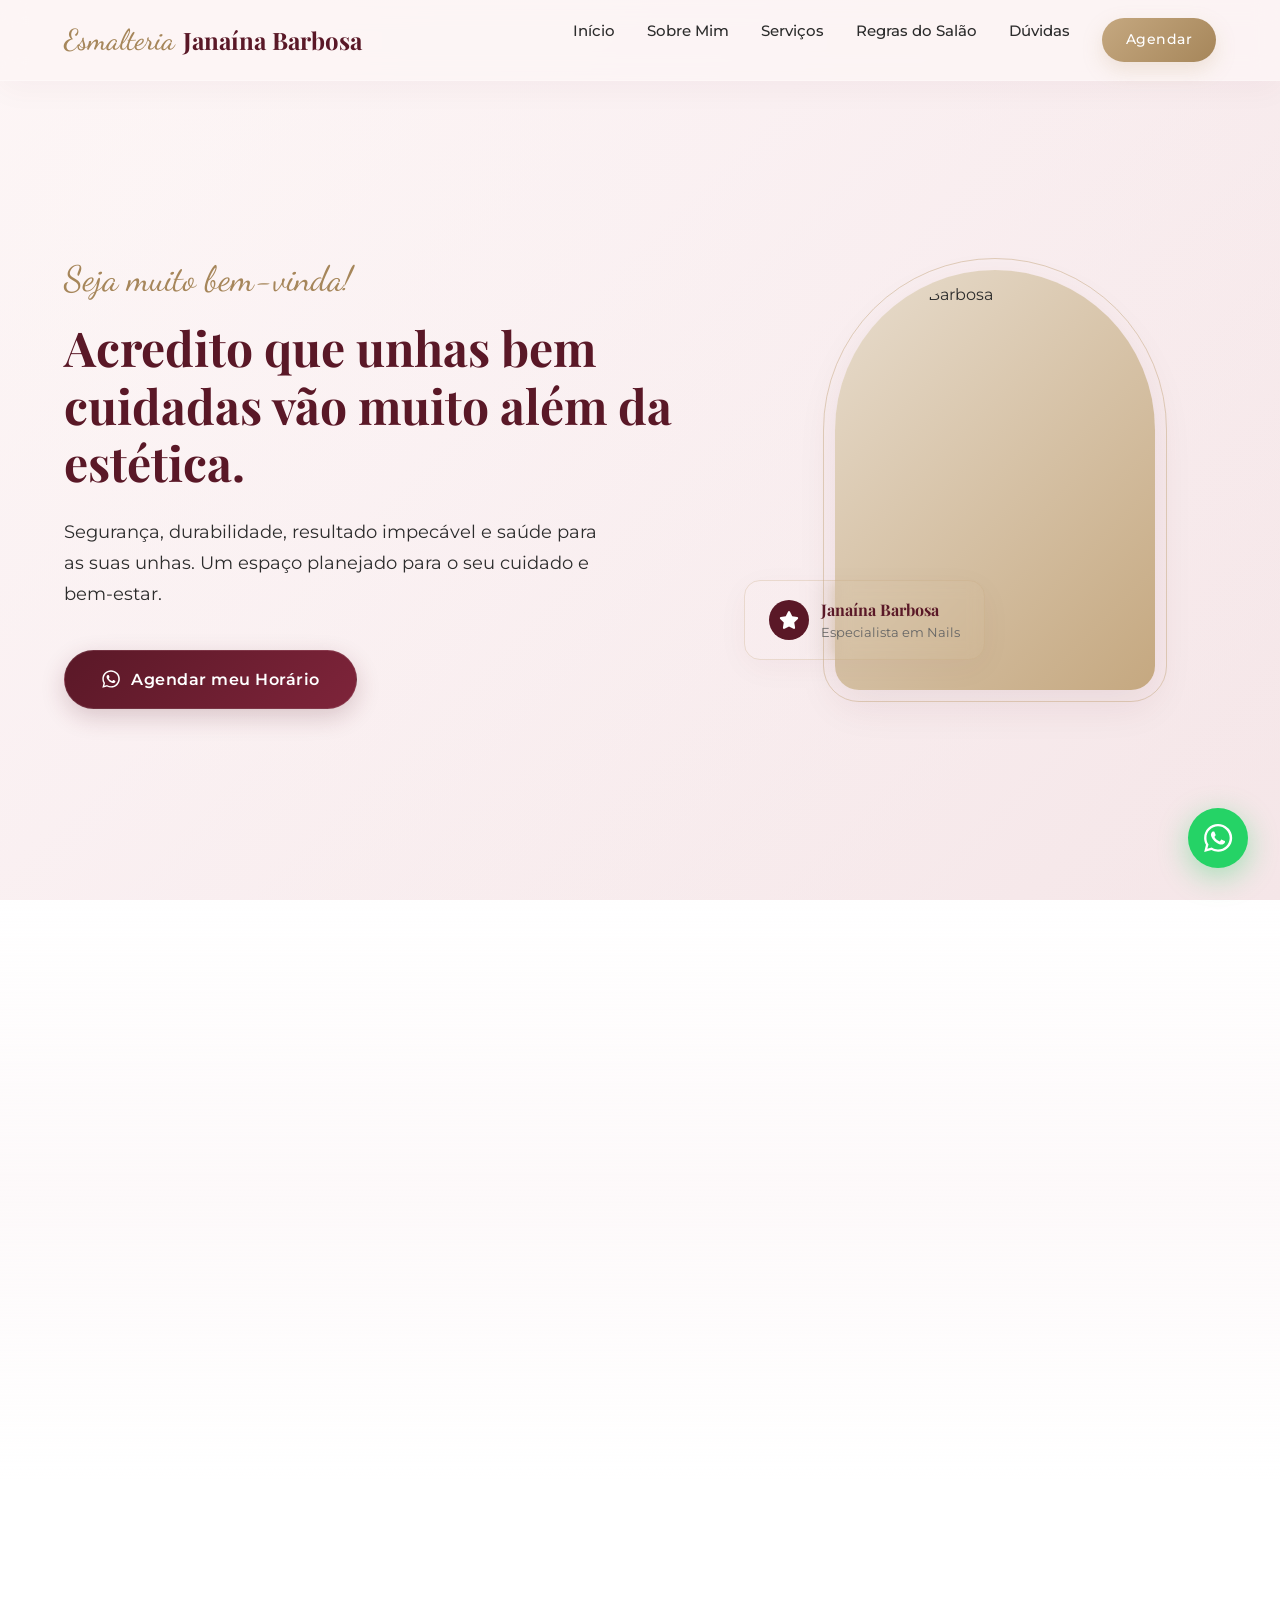
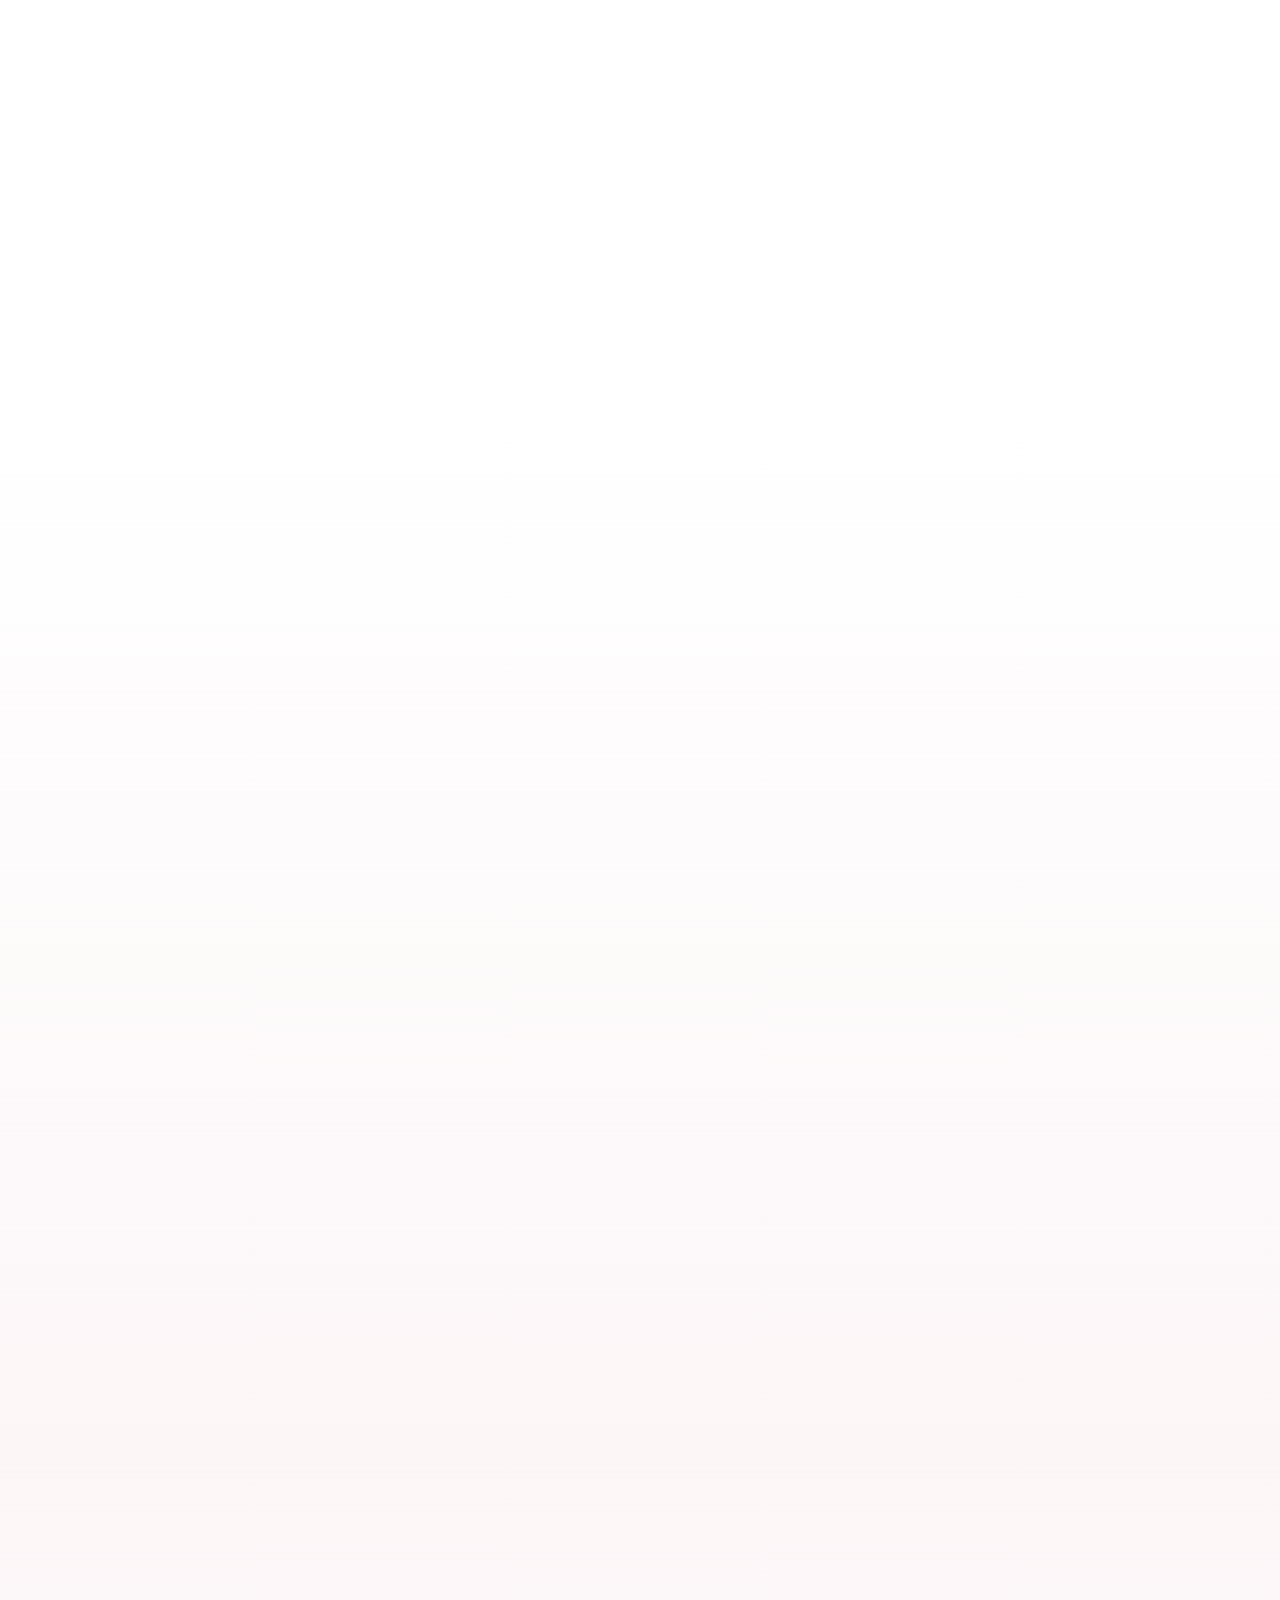
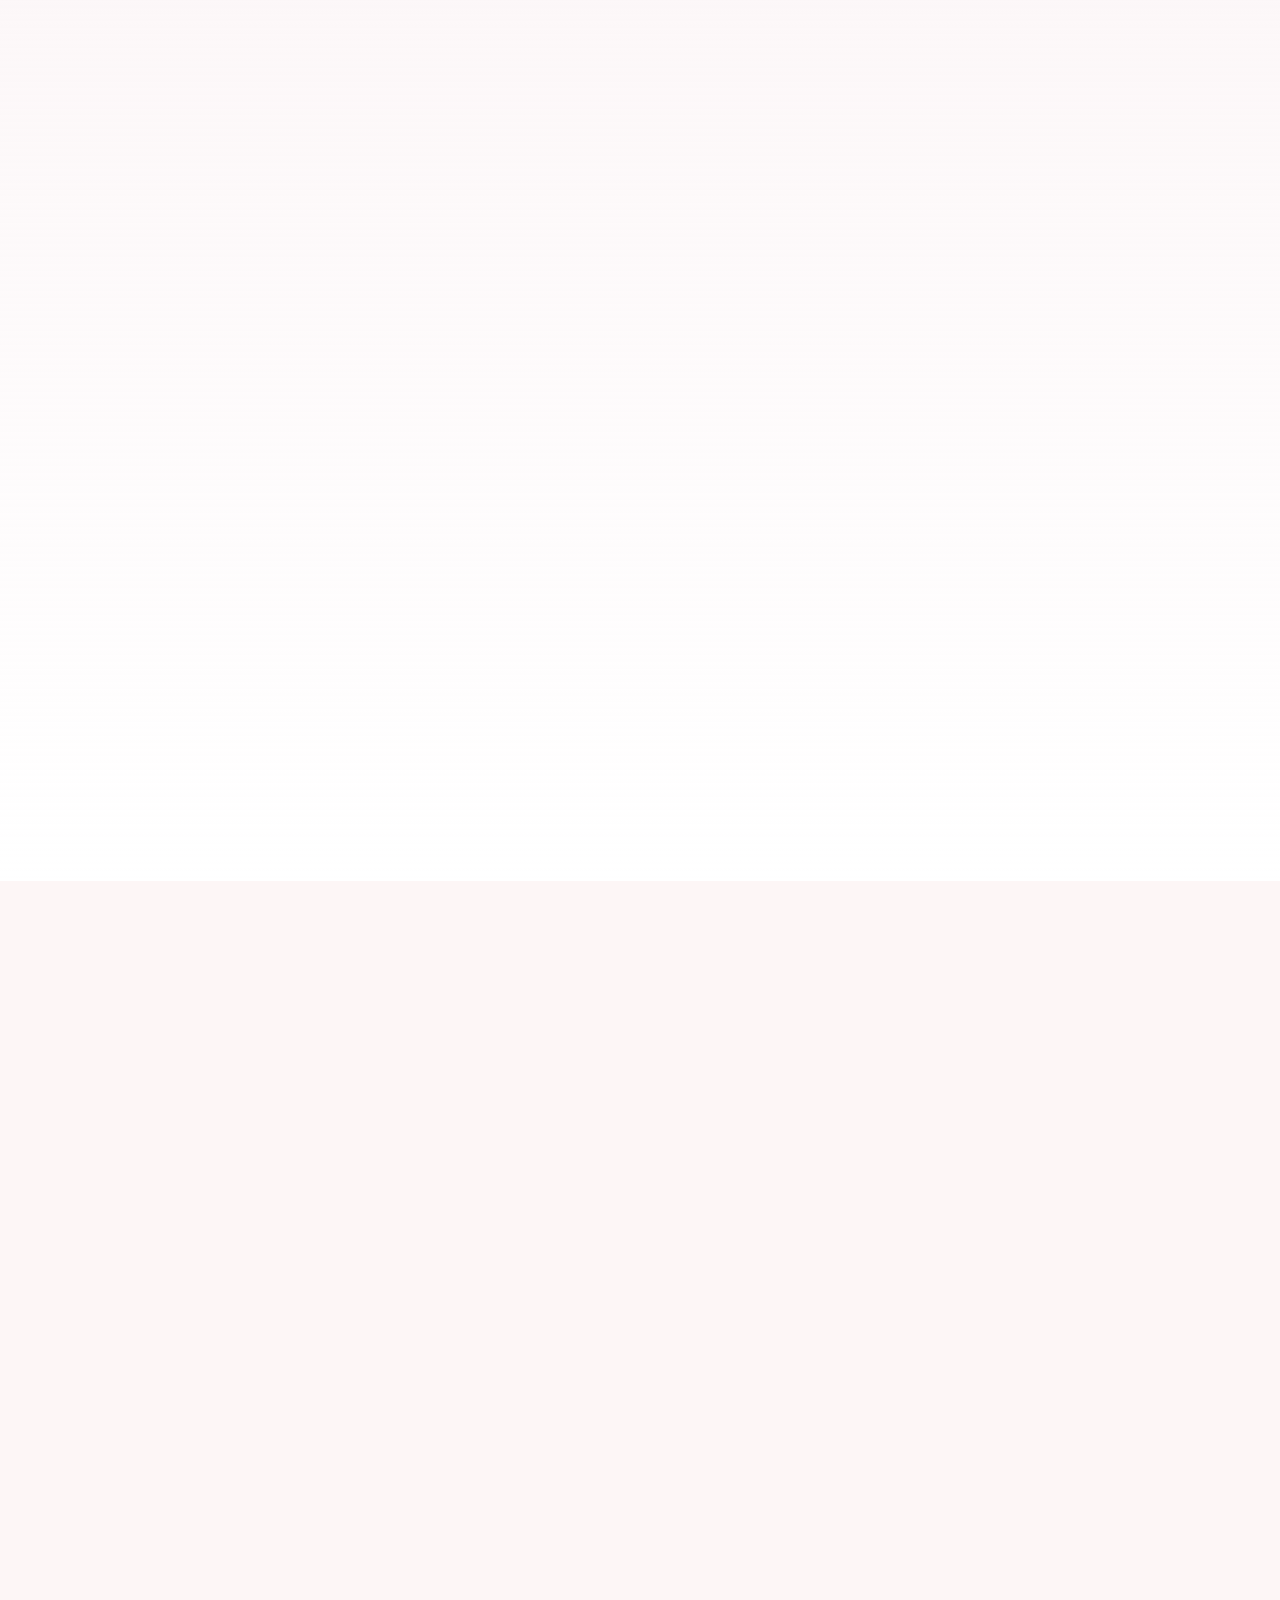
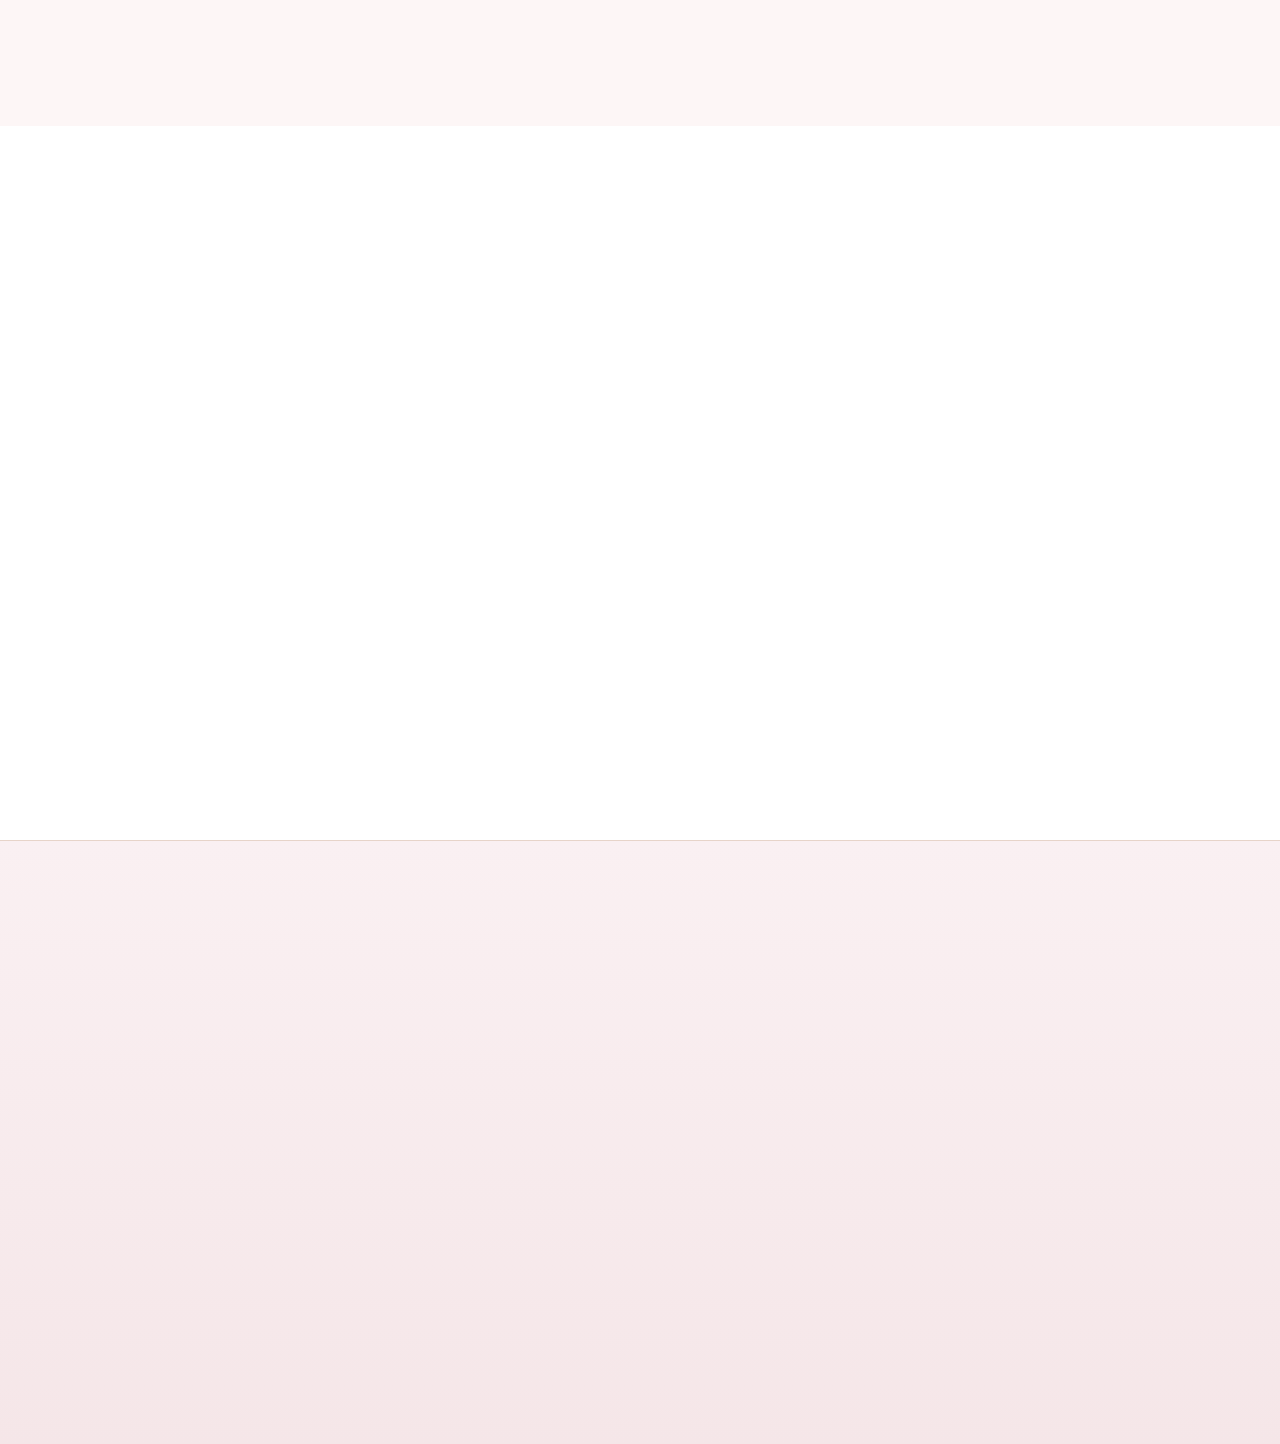
==== index.html @ da06f8dd "Fix: Adjust button text color to solid white and use relevant nail/spa images" ====
<!DOCTYPE html>
<html lang="pt-BR">
<head>
  <meta charset="UTF-8">
  <meta name="viewport" content="width=device-width, initial-scale=1.0">
  <title>Esmalteria Janaína Barbosa | Saúde e Estética das Unhas</title>
  <meta name="description" content="Esmalteria premium com foco na saúde e estética de pés e mãos. Agende sua Plástica dos Pés, Terapia Podal ou Esmaltação em Gel com Janaína Barbosa.">
  
  <!-- CSS Link -->
  <link rel="stylesheet" href="style.css">
  
  <!-- JS Link -->
  <script src="script.js" defer></script>
</head>
<body>

  <!-- Navigation Header -->
  <header id="header">
    <div class="container nav-wrapper">
      <a href="#" class="logo" id="navLogo">
        <span>Esmalteria</span> Janaína Barbosa
      </a>
      
      <button class="menu-toggle" id="menuToggle" aria-label="Abrir Menu">
        <span></span>
        <span></span>
        <span></span>
      </button>
      
      <ul class="nav-links" id="navLinks">
        <li><a href="#inicio">Início</a></li>
        <li><a href="#sobre">Sobre Mim</a></li>
        <li><a href="#servicos">Serviços</a></li>
        <li><a href="#regras">Regras do Salão</a></li>
        <li><a href="#faq">Dúvidas</a></li>
        <li><a href="#agendar" class="btn btn-gold" style="padding: 10px 24px; font-size: 0.9rem; color: #FFFFFF;">Agendar</a></li>
      </ul>
    </div>
  </header>

  <main>
    <!-- Hero Section -->
    <section id="inicio" class="hero">
      <div class="container hero-grid">
        <div class="hero-content">
          <span class="hero-welcome">Seja muito bem-vinda!</span>
          <h1 class="hero-title">Acredito que unhas bem cuidadas vão muito além da estética.</h1>
          <p class="hero-subtitle">Segurança, durabilidade, resultado impecável e saúde para as suas unhas. Um espaço planejado para o seu cuidado e bem-estar.</p>
          <div class="hero-cta">
            <a href="https://wa.me/5511999999999?text=Olá%20Janaína,%20gostaria%20de%20agendar%20um%20horário." target="_blank" class="btn btn-primary" id="heroCTA">
              <!-- WhatsApp SVG Icon -->
              <svg xmlns="http://www.w3.org/2000/svg" viewBox="0 0 448 512">
                <path d="M380.9 97.1C339 55.1 283.2 32 223.9 32c-122.4 0-222 99.6-222 222 0 39.1 10.2 77.3 29.6 111L3 480l117.7-30.9c32.4 17.7 68.9 27 106.1 27h.1c122.3 0 224.1-99.6 224.1-222 0-59.3-25.2-115-67.1-157zm-157 341.6c-33.2 0-65.7-8.9-94-25.7l-6.7-4-69.8 18.3L72 359.2l-4.4-7c-18.5-29.4-28.2-63.3-28.2-98.2 0-101.7 82.8-184.5 184.6-184.5 49.3 0 95.6 19.2 130.4 54.1 34.8 34.9 56.2 81.2 56.1 130.5 0 101.8-84.9 184.6-186.6 184.6zm101.2-138.2c-5.5-2.8-32.8-16.2-37.9-18-5.1-1.9-8.8-2.8-12.5 2.8-3.7 5.6-14.3 18-17.6 21.8-3.2 3.7-6.5 4.2-12 1.4-32.6-16.3-54-29.1-75.5-66-5.7-9.8 5.7-9.1 16.3-30.3 1.8-3.7 .9-6.9-.5-9.7-1.4-2.8-12.5-30.1-17.1-41.2-4.5-10.8-9.1-9.3-12.5-9.5-3.2-.2-6.9-.2-10.6-.2-3.7 0-9.7 1.4-14.8 6.9-5.1 5.6-19.4 19-19.4 46.3 0 27.3 19.9 53.7 22.6 57.4 2.8 3.7 39.1 59.7 94.8 83.8 35.2 15.2 49 16.5 66.6 13.9 10.7-1.6 32.8-13.4 37.4-26.4 4.6-13 4.6-24.1 3.2-26.4-1.3-2.5-5-3.9-10.5-6.6z"/>
              </svg>
              Agendar meu Horário
            </a>
          </div>
        </div>
        <div class="hero-image-wrapper">
          <div class="hero-image-frame">
            <img src="https://images.unsplash.com/photo-1596178060671-7a80dc8059ea?q=80&w=600&auto=format&fit=crop" alt="Janaína Barbosa">
          </div>
          <div class="hero-badge">
            <div class="hero-badge-icon">
              <!-- Star SVG Icon -->
              <svg xmlns="http://www.w3.org/2000/svg" viewBox="0 0 576 512" style="fill: currentColor; width: 20px; height: 20px;">
                <path d="M316.9 18C311.6 7 300.4 0 288.1 0s-23.4 7-28.8 18L195 150.3 51.4 171.5c-12 1.8-22 10.2-25.7 21.7s-.7 24.2 8 32.7L137.8 329 113.2 474.7c-2 12 3 24.2 12.9 31.3s23 8 33.8 2.3l128.3-68.5 128.3 68.5c10.8 5.7 23.9 4.9 33.8-2.3s14.9-19.3 12.9-31.3L438.5 329 542.7 225.9c8.6-8.5 11.7-21.2 7.9-32.7s-13.7-19.9-25.7-21.7L381.2 150.3 316.9 18z"/>
              </svg>
            </div>
            <div class="hero-badge-text">
              <h4>Janaína Barbosa</h4>
              <p>Especialista em Nails</p>
            </div>
          </div>
        </div>
      </div>
    </section>

    <!-- Sobre Mim Section -->
    <section id="sobre" class="about">
      <div class="container about-grid reveal">
        <div class="about-image-wrapper">
          <div class="about-image-frame">
            <img src="https://images.unsplash.com/photo-1604654894610-df63bc536371?q=80&w=600&auto=format&fit=crop" alt="Janaína em atendimento">
          </div>
          <div class="about-image-border"></div>
        </div>
        <div class="about-info">
          <span class="section-subtitle">Profissionalismo e Amor</span>
          <h2 class="about-title">Quem cuida de você</h2>
          <p class="about-text">
            Me chamo Janaína, tenho 33 anos e sou apaixonada pelo que faço. Meu trabalho é guiado por técnica, responsabilidade e um olhar cuidadoso para cada detalhe. Cada atendimento é realizado com atenção individual, materiais de qualidade e total respeito à saúde das unhas. Será um prazer cuidar de você! 🤍
          </p>
          <div class="about-highlights">
            <div class="about-hl-item">
              <div class="about-hl-icon">
                <!-- Shield/Security SVG Icon -->
                <svg xmlns="http://www.w3.org/2000/svg" viewBox="0 0 512 512">
                  <path d="M256 0c4.6 0 9.2 1 13.4 2.9L452.8 80.1c11.9 5.1 19.3 17.1 19.2 30c-1.4 125.7-65.7 325-201.2 400.1c-9.2 5.1-20.2 5.1-29.4 0C106.1 435.1 41.7 235.8 40.1 110.1c-.1-12.9 7.3-24.9 19.2-30L242.6 2.9C246.8 1 251.4 0 256 0z"/>
                </svg>
              </div>
              <div class="about-hl-text">
                <h4>Biossegurança</h4>
                <p>Materiais 100% esterilizados</p>
              </div>
            </div>
            <div class="about-hl-item">
              <div class="about-hl-icon">
                <!-- Leaf/Health SVG Icon -->
                <svg xmlns="http://www.w3.org/2000/svg" viewBox="0 0 512 512">
                  <path d="M512 144c0-44.2-35.8-80-80-80c-8.5 0-16.7 1.3-24.4 3.8C385.3 27.6 343.3 0 295 0C215.5 0 151 64.5 151 144c0 4.8 .2 9.5 .7 14.2c-5.3-2.1-11-3.2-17-3.2C60.2 155 0 215.2 0 289c0 58.7 37.6 108.6 90.3 126.7c-.2 2.8-.3 5.5-.3 8.3c0 79.5 64.5 144 144 144c48.3 0 90.3-27.6 112.6-67.8c7.7 2.4 15.9 3.8 24.4 3.8c44.2 0 80-35.8 80-80c0-14.2-3.7-27.5-10.2-39.2c16.3-17.7 26.2-41.2 26.2-67.2c0-8.8-1.1-17.3-3.3-25.5C492.2 218.6 512 183.6 512 144z"/>
                </svg>
              </div>
              <div class="about-hl-text">
                <h4>Saúde das Unhas</h4>
                <p>Produtos hipoalergênicos</p>
              </div>
            </div>
          </div>
        </div>
      </div>
    </section>

    <!-- O Nosso Diferencial Section -->
    <section class="differential">
      <div class="container">
        <div class="detox-banner reveal">
          <div class="detox-content">
            <span class="detox-badge">Incluso em todos os procedimentos</span>
            <h3 class="detox-title">Detox das Unhas</h3>
            <p class="detox-desc">
              Técnica exclusiva que promove a limpeza profunda da lâmina ungueal. Auxilia na oxigenação, fortalecimento e reduz significativamente os riscos de quebra. Prepara a unha com excelência para resultados impecáveis e muito mais duradouros.
            </p>
          </div>
          <div class="detox-actions">
            <ul class="detox-benefits">
              <li>
                <svg xmlns="http://www.w3.org/2000/svg" viewBox="0 0 448 512"><path d="M438.6 105.4c12.5 12.5 12.5 32.8 0 45.3l-256 256c-12.5 12.5-32.8 12.5-45.3 0l-128-128c-12.5-12.5-12.5-32.8 0-45.3s32.8-12.5 45.3 0L160 338.7 393.4 105.4c12.5-12.5 32.8-12.5 45.3 0z"/></svg>
                Limpeza Profunda da Lâmina
              </li>
              <li>
                <svg xmlns="http://www.w3.org/2000/svg" viewBox="0 0 448 512"><path d="M438.6 105.4c12.5 12.5 12.5 32.8 0 45.3l-256 256c-12.5 12.5-32.8 12.5-45.3 0l-128-128c-12.5-12.5-12.5-32.8 0-45.3s32.8-12.5 45.3 0L160 338.7 393.4 105.4c12.5-12.5 32.8-12.5 45.3 0z"/></svg>
                Auxílio na Oxigenação
              </li>
              <li>
                <svg xmlns="http://www.w3.org/2000/svg" viewBox="0 0 448 512"><path d="M438.6 105.4c12.5 12.5 12.5 32.8 0 45.3l-256 256c-12.5 12.5-32.8 12.5-45.3 0l-128-128c-12.5-12.5-12.5-32.8 0-45.3s32.8-12.5 45.3 0L160 338.7 393.4 105.4c12.5-12.5 32.8-12.5 45.3 0z"/></svg>
                Fortalecimento Antiquebra
              </li>
            </ul>
          </div>
        </div>
      </div>
    </section>

    <!-- Nossos Serviços Section -->
    <section id="servicos" class="services">
      <div class="container">
        <div class="section-header reveal">
          <span class="section-subtitle">Menu de Cuidados</span>
          <h2 class="section-title">Nossos Serviços</h2>
        </div>
        
        <div class="services-grid">
          <!-- Card 1 -->
          <div class="service-card reveal delay-1">
            <div class="service-image">
              <img src="https://images.unsplash.com/photo-1519699047748-de8e457a634e?q=80&w=500&auto=format&fit=crop" alt="Pedicure Sem Esmaltação">
            </div>
            <div class="service-content">
              <h3 class="service-title">Pedicure Sem Esmaltação</h3>
              <p class="service-desc">Cutilagem simples, remoção cuidadosa do excesso de cutículas e higienização profunda. Ideal para quem busca um aspecto limpo, saudável e extremamente natural.</p>
              <div class="service-price-row">
                <span class="service-price-label">Valor</span>
                <span class="service-price">R$ 45,00</span>
              </div>
            </div>
          </div>
          
          <!-- Card 2 -->
          <div class="service-card reveal delay-2">
            <div class="service-image">
              <img src="https://images.unsplash.com/photo-1522337360788-8b13dee7a37e?q=80&w=500&auto=format&fit=crop" alt="Pedicure Tradicional Premium">
            </div>
            <div class="service-content">
              <h3 class="service-title">Pedicure Tradicional Premium</h3>
              <p class="service-desc">Procedimento completo de autocuidado. Inclui cutilagem russa, detox da lâmina ungueal, polimento sutil, esmaltação perfeita e hidratação profunda.</p>
              <div class="service-price-row">
                <span class="service-price-label">Valor</span>
                <span class="service-price">R$ 60,00</span>
              </div>
            </div>
          </div>
          
          <!-- Card 3 -->
          <div class="service-card reveal delay-3">
            <div class="service-image">
              <img src="https://images.unsplash.com/photo-1614859324967-bdf461fec769?q=80&w=500&auto=format&fit=crop" alt="Pedicure com Onicofose">
            </div>
            <div class="service-content">
              <h3 class="service-title">Pedicure com Onicofose</h3>
              <p class="service-desc">Alívio imediato para excesso de pele nas laterais das unhas, sensibilidade e dor. Cuidados profundos, higienização rigorosa, hidratação e massagem relaxante no massageador de pés (10 a 15 min). Duração de 1h40 a 2h.</p>
              <div class="service-price-row">
                <span class="service-price-label">Valor</span>
                <span class="service-price">R$ 80,00</span>
              </div>
            </div>
          </div>
          
          <!-- Card 4 -->
          <div class="service-card reveal delay-1">
            <div class="service-image">
              <img src="https://images.unsplash.com/photo-1632345031435-8797b2d58045?q=80&w=500&auto=format&fit=crop" alt="Esmaltação em Gel">
            </div>
            <div class="service-content">
              <h3 class="service-title">Esmaltação em Gel</h3>
              <p class="service-desc">Esmaltação moderna com secagem em cabine LED. Proporciona brilho espelhado intenso e durabilidade incrível. Manutenção recomendada em até 30 dias.</p>
              <div class="service-price-row">
                <span class="service-price-label">Valor</span>
                <span class="service-price">R$ 95,00 <span style="font-size:0.8rem; font-weight:normal; color:var(--text-muted);"><br>(ou R$ 110,00 com Onicofose)</span></span>
              </div>
            </div>
          </div>
          
          <!-- Card 5 -->
          <div class="service-card reveal delay-2">
            <div class="service-image">
              <img src="https://images.unsplash.com/photo-1519699047748-de8e457a634e?q=80&w=500&auto=format&fit=crop" alt="Plástica dos Pés">
            </div>
            <div class="service-content">
              <h3 class="service-title">Plástica dos Pés</h3>
              <p class="service-desc">Saúde, renovação celular e alívio completo. Conta com isolamento plantar, remoção indolor de calosidades acumuladas, lixamento elétrico preciso, aplicação de parafina fria e massagem relaxante com massageador.</p>
              <div class="service-price-row">
                <span class="service-price-label">Valor</span>
                <span class="service-price">R$ 140,00 <span style="font-size:0.8rem; font-weight:normal; color:var(--text-muted);"><br>(ou R$ 150,00 com Onicofose)</span></span>
              </div>
            </div>
          </div>
          
          <!-- Card 6 -->
          <div class="service-card reveal delay-3">
            <div class="service-image">
              <img src="https://images.unsplash.com/photo-1515377905703-c4788e51af15?q=80&w=500&auto=format&fit=crop" alt="Terapia Podal">
            </div>
            <div class="service-content">
              <h3 class="service-title">Terapia Podal</h3>
              <p class="service-desc">Tratamento ultra-profundo ideal para pés com rachaduras, ressecamento severo ou cansaço acumulado. Aplicação de emoliente especial, lixamento, hidromassagem morna enriquecida com rosas e sais minerais, finalizado com massageador de pés.</p>
              <div class="service-price-row">
                <span class="service-price-label">Valor</span>
                <span class="service-price">R$ 160,00 <span style="font-size:0.8rem; font-weight:normal; color:var(--text-muted);"><br>(ou R$ 170,00 com Onicofose)</span></span>
              </div>
            </div>
          </div>
          
          <!-- Card 7 -->
          <div class="service-card reveal delay-2">
            <div class="service-image">
              <img src="https://images.unsplash.com/photo-1519415510236-8a59efdba3c2?q=80&w=500&auto=format&fit=crop" alt="Reconstrução Podal">
            </div>
            <div class="service-content">
              <h3 class="service-title">Reconstrução Podal</h3>
              <p class="service-desc">Técnica restauradora de unhas com quebras profundas, deformidades ou fragilidades extremas. Utiliza tips podal de alta tecnologia ou molde F1 para reconstruir a ungueal com naturalidade. *Valor adicional ao procedimento base.*</p>
              <div class="service-price-row">
                <span class="service-price-label">Valor</span>
                <span class="service-price" style="font-size:1.15rem; text-align:right;">Dedão (Hálux): R$ 25,00/un<br><span style="font-size: 1rem;">Pé Completo: a partir de R$ 60,00</span></span>
              </div>
            </div>
          </div>
        </div>
      </div>
    </section>

    <!-- Regras do Salão Section -->
    <section id="regras" class="rules">
      <div class="container reveal">
        <div class="section-header">
          <span class="section-subtitle">Aviso Importante</span>
          <h2 class="section-title">Regras do Salão</h2>
        </div>
        
        <div class="rules-wrapper">
          <div class="rules-grid">
            <!-- Regra 1 -->
            <div class="rule-item">
              <div class="rule-icon">
                <!-- Clock SVG -->
                <svg xmlns="http://www.w3.org/2000/svg" viewBox="0 0 512 512">
                  <path d="M256 0C114.6 0 0 114.6 0 256S114.6 512 256 512s256-114.6 256-256S397.4 0 256 0zm0 464c-114.7 0-208-93.3-208-208S141.3 48 256 48s208 93.3 208 208-93.3 208-208 208zm8-256.4L372.4 296c5 5 5 13 .3 18.2l-23 23c-5 5-13.2 5.1-18.3 .3l-105-99.3c-2.8-2.6-4.4-6.3-4.4-10.1v-140c0-7 5.7-12.7 12.7-12.7h32c7 0 12.7 5.7 12.7 12.7v120.3z"/>
                </svg>
              </div>
              <div class="rule-text">
                <h4>Tolerância de Atraso</h4>
                <p>Tolerância de até 10 minutos para chegada, garantindo a qualidade e o cumprimento do horário da próxima cliente.</p>
              </div>
            </div>
            
            <!-- Regra 2 -->
            <div class="rule-item">
              <div class="rule-icon">
                <!-- Alert/Cancel SVG -->
                <svg xmlns="http://www.w3.org/2000/svg" viewBox="0 0 512 512">
                  <path d="M256 512A256 256 0 1 0 256 0a256 256 0 1 0 0 512zm0-384c13.3 0 24 10.7 24 24V264c0 13.3-10.7 24-24 24s-24-10.7-24-24V152c0-13.3 10.7-24 24-24zM224 352a32 32 0 1 1 64 0 32 32 0 1 1 -64 0z"/>
                </svg>
              </div>
              <div class="rule-text">
                <h4>Desistências</h4>
                <p>Caso precise desmarcar ou reagendar, solicitamos que nos avise com no mínimo 24h de antecedência.</p>
              </div>
            </div>
            
            <!-- Regra 3 -->
            <div class="rule-item">
              <div class="rule-icon">
                <!-- Camera/Nails SVG -->
                <svg xmlns="http://www.w3.org/2000/svg" viewBox="0 0 512 512">
                  <path d="M149.1 64.8L138.7 96H64C28.7 96 0 124.7 0 160V416c0 35.3 28.7 64 64 64H448c35.3 0 64-28.7 64-64V160c0-35.3-28.7-64-64-64H373.3L362.9 64.8C356.4 45.2 338.1 32 317.4 32H194.6c-20.7 0-39 13.2-45.5 32.8zM256 384c-53 0-96-43-96-96s43-96 96-96s96 43 96 96s-43 96-96 96z"/>
                </svg>
              </div>
              <div class="rule-text">
                <h4>Envio de Modelos</h4>
                <p>Pedimos que envie a foto do modelo da unha desejada com antecedência para planejar a técnica e o tempo necessário.</p>
              </div>
            </div>
            
            <!-- Regra 4 -->
            <div class="rule-item">
              <div class="rule-icon">
                <!-- User Restriction SVG -->
                <svg xmlns="http://www.w3.org/2000/svg" viewBox="0 0 640 512">
                  <path d="M224 256A128 128 0 1 0 224 0a128 128 0 1 0 0 256zm-45.7 48C79.8 304 0 383.8 0 482.3C0 498.7 13.3 512 29.7 512H320V416H234.7c-17.7 0-32-14.3-32-32s14.3-32 32-32H352V304H178.3zm315-16.5c-6.2-6.2-16.4-6.2-22.6 0l-57.8 57.8-21.8-21.8c-6.2-6.2-16.4-6.2-22.6 0s-6.2 16.4 0 22.6l33.1 33.1c6.2 6.2 16.4 6.2 22.6 0l69.1-69.1c6.2-6.2 6.2-16.4 0-22.6zM640 368c0-53-43-96-96-96H512v96H448v64h64v80H384v64h176c53 0 96-43 96-96V368z"/>
                </svg>
              </div>
              <div class="rule-text">
                <h4>Ambiente Intimista</h4>
                <p>Nosso ambiente de atendimento foi desenhado para ser exclusivo e calmo. Por conta disso, não é permitida a entrada de acompanhantes.</p>
              </div>
            </div>

            <!-- Regra 5 -->
            <div class="rule-item">
              <div class="rule-icon">
                <!-- Calendar SVG -->
                <svg xmlns="http://www.w3.org/2000/svg" viewBox="0 0 448 512">
                  <path d="M128 0c17.7 0 32 14.3 32 32V64H288V32c0-17.7 14.3-32 32-32s32 14.3 32 32V64h48c26.5 0 48 21.5 48 48v48H0V112C0 85.5 21.5 64 48 64H96V32c0-17.7 14.3-32 32-32zM0 192H448V464c0 26.5-21.5 48-48 48H48c-26.5 0-48-21.5-48-48V192zm305.8 142c-9.4-9.4-24.6-9.4-33.9 0l-63.9 63.9-27.9-27.9c-9.4-9.4-24.6-9.4-33.9 0s-9.4 24.6 0 33.9l44.9 44.9c9.4 9.4 24.6 9.4 33.9 0l80.9-80.9c9.3-9.4 9.3-24.6 0-33.9z"/>
                </svg>
              </div>
              <div class="rule-text">
                <h4>Manutenção de Reconstrução</h4>
                <p>Para unhas reconstruídas podologicamente, o retorno para a manutenção programada deve ser feito impreterivelmente entre 25 a 30 dias.</p>
              </div>
            </div>

            <!-- Regra 6 -->
            <div class="rule-item">
              <div class="rule-icon">
                <!-- Remove SVG -->
                <svg xmlns="http://www.w3.org/2000/svg" viewBox="0 0 448 512">
                  <path d="M135.2 17.7L128 32H32C14.3 32 0 46.3 0 64S14.3 96 32 96H416c17.7 0 32-14.3 32-32s-14.3-32-32-32H320l-7.2-14.3C307.4 6.8 296.3 0 284.2 0H163.8c-12.1 0-23.2 6.8-28.6 17.7zM416 128H32L53.7 462.2c1.6 25.3 22.6 45.8 47.9 45.8H346.4c25.3 0 46.3-20.5 47.9-45.8L416 128z"/>
                </svg>
              </div>
              <div class="rule-text">
                <h4>Remoção de Trabalho Externo</h4>
                <p>Favor avisar com antecedência caso necessite de remoção de esmalte em gel ou alongamento realizado por outra profissional (Taxa de remoção: R$ 15,00).</p>
              </div>
            </div>
          </div>
        </div>
      </div>
    </section>

    <!-- FAQ Section -->
    <section id="faq" class="faq">
      <div class="container reveal">
        <div class="section-header">
          <span class="section-subtitle">Tire suas dúvidas</span>
          <h2 class="section-title">Perguntas Frequentes</h2>
        </div>
        
        <div class="faq-wrapper">
          <!-- FAQ 1 -->
          <div class="faq-item">
            <div class="faq-header">
              <h4>O que é a Plástica dos Pés e dói?</h4>
              <div class="faq-toggle-icon">
                <svg xmlns="http://www.w3.org/2000/svg" viewBox="0 0 384 512"><path d="M169.4 342.6c12.5 12.5 32.8 12.5 45.3 0l160-160c12.5-12.5 12.5-32.8 0-45.3s-32.8-12.5-45.3 0L192 274.7 54.6 137.4c-12.5-12.5-32.8-12.5-45.3 0s-12.5 32.8 0 45.3l160 160z"/></svg>
              </div>
            </div>
            <div class="faq-content">
              <p>A Plástica dos Pés é um tratamento voltado para a saúde plantar que ajuda a remover calosidades e ressecamentos sem o uso de lâminas cortantes. O procedimento é 100% indolor, seguro e utiliza ativos hidratantes e lixamento elétrico para deixar a sola do pé extremamente macia e regenerada.</p>
            </div>
          </div>
          
          <!-- FAQ 2 -->
          <div class="faq-item">
            <div class="faq-header">
              <h4>Quanto tempo dura a Esmaltação em Gel?</h4>
              <div class="faq-toggle-icon">
                <svg xmlns="http://www.w3.org/2000/svg" viewBox="0 0 384 512"><path d="M169.4 342.6c12.5 12.5 32.8 12.5 45.3 0l160-160c12.5-12.5 12.5-32.8 0-45.3s-32.8-12.5-45.3 0L192 274.7 54.6 137.4c-12.5-12.5-32.8-12.5-45.3 0s-12.5 32.8 0 45.3l160 160z"/></svg>
              </div>
            </div>
            <div class="faq-content">
              <p>A Esmaltação em Gel dura em média de 20 a 30 dias com brilho impecável e sem descascar, variando conforme os cuidados individuais da cliente e o crescimento natural da sua unha. A manutenção ou remoção profissional deve ser programada a cada 25 ou 30 dias.</p>
            </div>
          </div>
          
          <!-- FAQ 3 -->
          <div class="faq-item">
            <div class="faq-header">
              <h4>O que é a Onicofose e por que ela custa mais nos tratamentos?</h4>
              <div class="faq-toggle-icon">
                <svg xmlns="http://www.w3.org/2000/svg" viewBox="0 0 384 512"><path d="M169.4 342.6c12.5 12.5 32.8 12.5 45.3 0l160-160c12.5-12.5 12.5-32.8 0-45.3s-32.8-12.5-45.3 0L192 274.7 54.6 137.4c-12.5-12.5-32.8-12.5-45.3 0s-12.5 32.8 0 45.3l160 160z"/></svg>
              </div>
            </div>
            <div class="faq-content">
              <p>A onicofose é uma calosidade que se desenvolve nas laterais da lâmina da unha (geralmente do dedão), causando grande pressão, dor e acúmulo de pele. O tratamento dessa condição requer maior atenção, técnicas específicas de desbridamento, instrumentos de alta precisão e maior tempo de atendimento (por isso o pequeno acréscimo de valor), trazendo alívio imediato e conforto absoluto para caminhar.</p>
            </div>
          </div>

          <!-- FAQ 4 -->
          <div class="faq-item">
            <div class="faq-header">
              <h4>Como funciona a esterilização dos materiais?</h4>
              <div class="faq-toggle-icon">
                <svg xmlns="http://www.w3.org/2000/svg" viewBox="0 0 384 512"><path d="M169.4 342.6c12.5 12.5 32.8 12.5 45.3 0l160-160c12.5-12.5 12.5-32.8 0-45.3s-32.8-12.5-45.3 0L192 274.7 54.6 137.4c-12.5-12.5-32.8-12.5-45.3 0s-12.5 32.8 0 45.3l160 160z"/></svg>
              </div>
            </div>
            <div class="faq-content">
              <p>Sua saúde é nossa prioridade absoluta. Todos os materiais de metal (alicates, espátulas e brocas) passam por lavagem ultrassônica, são selados individualmente em envelopes cirúrgicos e esterilizados em Autoclave sob alta temperatura e pressão. Os demais itens de apoio (lixas, palitos de madeira e protetores) são descartados imediatamente após cada atendimento.</p>
            </div>
          </div>
        </div>
      </div>
    </section>
  </main>

  <!-- Footer -->
  <footer id="agendar">
    <div class="container footer-content reveal">
      <div class="footer-logo">
        <span>Esmalteria</span> Janaína Barbosa
      </div>
      <p class="footer-quote">
        "Estou te esperando para transformar suas unhas e sua autoestima!"
      </p>
      
      <div class="footer-cta-wrapper">
        <a href="https://wa.me/5511999999999?text=Olá%20Janaína,%20gostaria%20de%20agendar%20um%20horário." target="_blank" class="btn btn-primary" id="footerCTA">
          <!-- WhatsApp SVG Icon -->
          <svg xmlns="http://www.w3.org/2000/svg" viewBox="0 0 448 512">
            <path d="M380.9 97.1C339 55.1 283.2 32 223.9 32c-122.4 0-222 99.6-222 222 0 39.1 10.2 77.3 29.6 111L3 480l117.7-30.9c32.4 17.7 68.9 27 106.1 27h.1c122.3 0 224.1-99.6 224.1-222 0-59.3-25.2-115-67.1-157zm-157 341.6c-33.2 0-65.7-8.9-94-25.7l-6.7-4-69.8 18.3L72 359.2l-4.4-7c-18.5-29.4-28.2-63.3-28.2-98.2 0-101.7 82.8-184.5 184.6-184.5 49.3 0 95.6 19.2 130.4 54.1 34.8 34.9 56.2 81.2 56.1 130.5 0 101.8-84.9 184.6-186.6 184.6zm101.2-138.2c-5.5-2.8-32.8-16.2-37.9-18-5.1-1.9-8.8-2.8-12.5 2.8-3.7 5.6-14.3 18-17.6 21.8-3.2 3.7-6.5 4.2-12 1.4-32.6-16.3-54-29.1-75.5-66-5.7-9.8 5.7-9.1 16.3-30.3 1.8-3.7 .9-6.9-.5-9.7-1.4-2.8-12.5-30.1-17.1-41.2-4.5-10.8-9.1-9.3-12.5-9.5-3.2-.2-6.9-.2-10.6-.2-3.7 0-9.7 1.4-14.8 6.9-5.1 5.6-19.4 19-19.4 46.3 0 27.3 19.9 53.7 22.6 57.4 2.8 3.7 39.1 59.7 94.8 83.8 35.2 15.2 49 16.5 66.6 13.9 10.7-1.6 32.8-13.4 37.4-26.4 4.6-13 4.6-24.1 3.2-26.4-1.3-2.5-5-3.9-10.5-6.6z"/>
          </svg>
          Agendar Agora
        </a>
      </div>

      <div class="footer-socials">
        <a href="https://instagram.com" target="_blank" aria-label="Instagram" class="social-link">
          <!-- Instagram SVG -->
          <svg xmlns="http://www.w3.org/2000/svg" viewBox="0 0 448 512">
            <path d="M224.1 141c-63.6 0-114.9 51.3-114.9 114.9s51.3 114.9 114.9 114.9S339 319.5 339 255.9 287.7 141 224.1 141zm0 189.9c-41.4 0-75-33.6-75-75s33.6-75 75-75 75 33.6 75 75-33.6 75-75 75zm146.2-193.4c0 14.9-12.1 27-27 27s-27-12.1-27-27 12.1-27 27-27 27 12.1 27 27zm76.1 27.2c-1.7-35.9-9.9-67.7-36.2-93.9s-58-34.5-93.9-36.2c-37-2.1-147.9-2.1-184.9 0-35.8 1.7-67.6 9.9-93.9 36.1s-34.4 58-36.2 93.9c-2.1 37-2.1 147.9 0 184.9 1.7 35.9 9.9 67.7 36.2 93.9s58 34.5 93.9 36.2c37 2.1 147.9 2.1 184.9 0 35.9-1.7 67.7-9.9 93.9-36.2s34.5-58 36.2-93.9c2.1-37 2.1-147.8 0-184.8zM398.8 388c-7.8 19.6-22.9 34.7-42.6 42.6-29.5 11.7-99.5 9-132.1 9s-102.7 2.6-132.1-9c-19.6-7.8-34.7-22.9-42.6-42.6-11.7-29.5-9-99.5-9-132.1s-2.6-102.7 9-132.1c7.8-19.6 22.9-34.7 42.6-42.6 29.5-11.7 99.5-9 132.1-9s102.7-2.6 132.1 9c19.6 7.8 34.7 22.9 42.6 42.6 11.7 29.5 9 99.5 9 132.1s2.7 102.7-9 132.1z"/>
          </svg>
        </a>
      </div>

      <div class="footer-info">
        <p>Esmalteria Janaína Barbosa &copy; 2026. Todos os direitos reservados.</p>
        <p>Cuiabá - MT | Atendimento com hora marcada</p>
      </div>
    </div>
  </footer>

  <!-- Floating WhatsApp Button -->
  <a href="https://wa.me/5511999999999?text=Olá%20Janaína,%20gostaria%20de%20agendar%20um%20horário." target="_blank" class="whatsapp-float" aria-label="Falar no WhatsApp" id="whatsappFloat">
    <!-- WhatsApp Icon SVG -->
    <svg xmlns="http://www.w3.org/2000/svg" viewBox="0 0 448 512">
      <path d="M380.9 97.1C339 55.1 283.2 32 223.9 32c-122.4 0-222 99.6-222 222 0 39.1 10.2 77.3 29.6 111L3 480l117.7-30.9c32.4 17.7 68.9 27 106.1 27h.1c122.3 0 224.1-99.6 224.1-222 0-59.3-25.2-115-67.1-157zm-157 341.6c-33.2 0-65.7-8.9-94-25.7l-6.7-4-69.8 18.3L72 359.2l-4.4-7c-18.5-29.4-28.2-63.3-28.2-98.2 0-101.7 82.8-184.5 184.6-184.5 49.3 0 95.6 19.2 130.4 54.1 34.8 34.9 56.2 81.2 56.1 130.5 0 101.8-84.9 184.6-186.6 184.6zm101.2-138.2c-5.5-2.8-32.8-16.2-37.9-18-5.1-1.9-8.8-2.8-12.5 2.8-3.7 5.6-14.3 18-17.6 21.8-3.2 3.7-6.5 4.2-12 1.4-32.6-16.3-54-29.1-75.5-66-5.7-9.8 5.7-9.1 16.3-30.3 1.8-3.7 .9-6.9-.5-9.7-1.4-2.8-12.5-30.1-17.1-41.2-4.5-10.8-9.1-9.3-12.5-9.5-3.2-.2-6.9-.2-10.6-.2-3.7 0-9.7 1.4-14.8 6.9-5.1 5.6-19.4 19-19.4 46.3 0 27.3 19.9 53.7 22.6 57.4 2.8 3.7 39.1 59.7 94.8 83.8 35.2 15.2 49 16.5 66.6 13.9 10.7-1.6 32.8-13.4 37.4-26.4 4.6-13 4.6-24.1 3.2-26.4-1.3-2.5-5-3.9-10.5-6.6z"/>
    </svg>
  </a>

</body>
</html>
---- style.css ----
@import url('https://fonts.googleapis.com/css2?family=Dancing+Script:wght@500;700&family=Montserrat:wght@300;400;500;600;700&family=Playfair+Display:ital,wght@0,400;0,600;0,700;1,400&display=swap');

:root {
  /* Color Palette */
  --bg-gradient: linear-gradient(135deg, #FDF6F6 0%, #FAF0F2 40%, #F5E6E8 100%);
  --bg-soft-pink: #FDF6F6;
  --bg-card: #FFFFFF;
  --accent-gold: #C5A880;
  --accent-gold-dark: #A6865A;
  --accent-gold-light: #E8DDCE;
  --text-marsala: #5A1827;
  --text-marsala-light: #7E243A;
  --text-dark: #2C2C2C;
  --text-muted: #666666;
  
  /* Font Families */
  --font-cursive: 'Dancing Script', cursive;
  --font-title: 'Playfair Display', serif;
  --font-body: 'Montserrat', sans-serif;
  
  /* Layout & Shadows */
  --shadow-light: 0 8px 32px 0 rgba(90, 24, 39, 0.04);
  --shadow-medium: 0 16px 40px 0 rgba(90, 24, 39, 0.08);
  --shadow-gold: 0 8px 20px 0 rgba(197, 168, 128, 0.25);
  --shadow-marsala: 0 8px 25px 0 rgba(90, 24, 39, 0.2);
  --border-glass: rgba(255, 255, 255, 0.4);
  --border-gold: 1px solid rgba(197, 168, 128, 0.3);
  
  /* Border Radii */
  --radius-sm: 8px;
  --radius-md: 16px;
  --radius-lg: 24px;
  --radius-full: 9999px;
  
  /* Transitions */
  --transition-smooth: all 0.4s cubic-bezier(0.25, 1, 0.5, 1);
  --transition-bounce: all 0.5s cubic-bezier(0.175, 0.885, 0.32, 1.275);
}

/* Base Styles */
* {
  margin: 0;
  padding: 0;
  box-sizing: border-box;
}

html {
  scroll-behavior: smooth;
  font-size: 16px;
}

body {
  font-family: var(--font-body);
  background: var(--bg-gradient);
  background-attachment: fixed;
  color: var(--text-dark);
  line-height: 1.6;
  overflow-x: hidden;
  position: relative;
}

/* Custom Scrollbar */
::-webkit-scrollbar {
  width: 10px;
}
::-webkit-scrollbar-track {
  background: var(--bg-soft-pink);
}
::-webkit-scrollbar-thumb {
  background: var(--accent-gold-light);
  border-radius: var(--radius-full);
  border: 2px solid var(--bg-soft-pink);
}
::-webkit-scrollbar-thumb:hover {
  background: var(--accent-gold);
}

a {
  text-decoration: none;
  color: inherit;
  transition: var(--transition-smooth);
}

img {
  max-width: 100%;
  height: auto;
  display: block;
}

/* Layout Utilities */
.container {
  width: 100%;
  max-width: 1200px;
  margin: 0 auto;
  padding: 0 24px;
}

section {
  padding: 80px 0;
  position: relative;
}

/* Section Header Styles */
.section-header {
  text-align: center;
  margin-bottom: 50px;
}

.section-subtitle {
  font-family: var(--font-cursive);
  font-size: 2rem;
  color: var(--accent-gold-dark);
  display: block;
  margin-bottom: 8px;
  font-weight: 700;
}

.section-title {
  font-family: var(--font-title);
  font-size: 2.25rem;
  color: var(--text-marsala);
  font-weight: 700;
  position: relative;
  display: inline-block;
  padding-bottom: 12px;
}

.section-title::after {
  content: '';
  position: absolute;
  bottom: 0;
  left: 50%;
  transform: translateX(-50%);
  width: 60px;
  height: 2px;
  background-color: var(--accent-gold);
}

/* Buttons */
.btn {
  display: inline-flex;
  align-items: center;
  justify-content: center;
  gap: 10px;
  padding: 16px 36px;
  border-radius: var(--radius-full);
  font-weight: 600;
  font-size: 1rem;
  letter-spacing: 0.5px;
  border: none;
  cursor: pointer;
  transition: var(--transition-bounce);
  color: #FFFFFF !important;
}

.btn-primary {
  background: linear-gradient(135deg, var(--text-marsala) 0%, var(--text-marsala-light) 100%);
  color: #FFFFFF !important;
  box-shadow: var(--shadow-marsala);
  border: 1px solid rgba(255, 255, 255, 0.1);
}

.btn-primary:hover {
  transform: translateY(-4px);
  box-shadow: 0 12px 30px rgba(90, 24, 39, 0.35);
  color: #FFFFFF !important;
}

.btn-primary:active {
  transform: translateY(-1px);
}

.btn-gold {
  background: linear-gradient(135deg, var(--accent-gold) 0%, var(--accent-gold-dark) 100%);
  color: #FFFFFF !important;
  box-shadow: var(--shadow-gold);
}

.btn-gold:hover {
  transform: translateY(-4px);
  box-shadow: 0 12px 25px rgba(197, 168, 128, 0.4);
}

.btn-gold:active {
  transform: translateY(-1px);
}

.btn svg {
  width: 20px;
  height: 20px;
  fill: currentColor;
}

/* Header & Navbar */
header {
  position: fixed;
  top: 0;
  left: 0;
  width: 100%;
  z-index: 1000;
  background: rgba(253, 246, 246, 0.8);
  backdrop-filter: blur(12px);
  -webkit-backdrop-filter: blur(12px);
  border-bottom: 1px solid rgba(255, 255, 255, 0.2);
  box-shadow: var(--shadow-light);
  transition: var(--transition-smooth);
}

header.scrolled {
  padding: 12px 0;
  background: rgba(253, 246, 246, 0.95);
}

.nav-wrapper {
  display: flex;
  justify-content: space-between;
  align-items: center;
  height: 80px;
  transition: var(--transition-smooth);
}

header.scrolled .nav-wrapper {
  height: 60px;
}

.logo {
  font-family: var(--font-title);
  font-size: 1.5rem;
  font-weight: 700;
  color: var(--text-marsala);
  display: flex;
  align-items: center;
  gap: 8px;
}

.logo span {
  font-family: var(--font-cursive);
  color: var(--accent-gold-dark);
  font-size: 1.8rem;
  font-weight: 500;
}

.nav-links {
  display: flex;
  gap: 32px;
  list-style: none;
}

.nav-links a {
  font-size: 0.95rem;
  font-weight: 500;
  color: var(--text-dark);
  position: relative;
  padding: 8px 0;
}

.nav-links a::after {
  content: '';
  position: absolute;
  bottom: 0;
  left: 0;
  width: 0;
  height: 2px;
  background-color: var(--accent-gold);
  transition: var(--transition-smooth);
}

.nav-links a:hover {
  color: var(--text-marsala);
}

.nav-links a:hover::after {
  width: 100%;
}

.menu-toggle {
  display: none;
  background: none;
  border: none;
  cursor: pointer;
  padding: 8px;
}

.menu-toggle span {
  display: block;
  width: 25px;
  height: 3px;
  background-color: var(--text-marsala);
  margin: 5px 0;
  transition: var(--transition-smooth);
  border-radius: 3px;
}

/* Hero Section */
.hero {
  padding: 160px 0 100px 0;
  min-height: 100vh;
  display: flex;
  align-items: center;
  background: radial-gradient(circle at 10% 20%, rgba(253, 246, 246, 0.4) 0%, rgba(245, 230, 232, 0.2) 90%);
}

.hero-grid {
  display: grid;
  grid-template-columns: 1.2fr 0.8fr;
  gap: 48px;
  align-items: center;
}

.hero-content {
  z-index: 2;
}

.hero-welcome {
  font-family: var(--font-cursive);
  font-size: 2.2rem;
  color: var(--accent-gold-dark);
  margin-bottom: 12px;
  display: block;
  animation: fadeInDown 1s ease;
}

.hero-title {
  font-family: var(--font-title);
  font-size: 3rem;
  line-height: 1.2;
  color: var(--text-marsala);
  margin-bottom: 24px;
  font-weight: 700;
  animation: fadeInLeft 1s ease 0.2s both;
}

.hero-subtitle {
  font-size: 1.15rem;
  color: var(--text-dark);
  margin-bottom: 40px;
  max-width: 550px;
  font-weight: 400;
  line-height: 1.7;
  animation: fadeInLeft 1s ease 0.4s both;
}

.hero-cta {
  display: flex;
  align-items: center;
  gap: 16px;
  animation: fadeInUp 1s ease 0.6s both;
}

.hero-image-wrapper {
  position: relative;
  display: flex;
  justify-content: center;
  animation: fadeInRight 1.2s ease 0.4s both;
}

.hero-image-frame {
  position: relative;
  width: 320px;
  height: 420px;
  border-radius: 160px 160px 24px 24px;
  padding: 12px;
  background: linear-gradient(135deg, var(--accent-gold-light) 0%, var(--accent-gold) 100%);
  box-shadow: var(--shadow-medium);
  z-index: 1;
}

.hero-image-frame::before {
  content: '';
  position: absolute;
  top: -12px;
  left: -12px;
  right: -12px;
  bottom: -12px;
  border: 1px solid var(--accent-gold);
  border-radius: 172px 172px 36px 36px;
  opacity: 0.5;
  pointer-events: none;
}

.hero-image-frame img {
  width: 100%;
  height: 100%;
  object-fit: cover;
  border-radius: 148px 148px 16px 16px;
}

.hero-badge {
  position: absolute;
  bottom: 30px;
  left: -30px;
  background: var(--white-glass);
  backdrop-filter: blur(8px);
  -webkit-backdrop-filter: blur(8px);
  border: var(--border-gold);
  padding: 16px 24px;
  border-radius: var(--radius-md);
  box-shadow: var(--shadow-light);
  display: flex;
  align-items: center;
  gap: 12px;
  z-index: 2;
}

.hero-badge-icon {
  background: var(--text-marsala);
  width: 40px;
  height: 40px;
  border-radius: 50%;
  display: flex;
  align-items: center;
  justify-content: center;
  color: #FFFFFF;
}

.hero-badge-icon svg {
  width: 20px;
  height: 20px;
  fill: currentColor;
}

.hero-badge-text h4 {
  font-family: var(--font-title);
  color: var(--text-marsala);
  font-size: 1rem;
}

.hero-badge-text p {
  font-size: 0.8rem;
  color: var(--text-muted);
}

/* Sobre Mim */
.about {
  background: linear-gradient(to bottom, transparent, rgba(250, 240, 242, 0.4), transparent);
}

.about-grid {
  display: grid;
  grid-template-columns: 0.9fr 1.1fr;
  gap: 60px;
  align-items: center;
}

.about-image-wrapper {
  position: relative;
  display: flex;
  justify-content: center;
}

.about-image-frame {
  width: 320px;
  height: 420px;
  position: relative;
  border-radius: var(--radius-md);
  overflow: hidden;
  box-shadow: var(--shadow-medium);
}

.about-image-frame img {
  width: 100%;
  height: 100%;
  object-fit: cover;
}

.about-image-border {
  position: absolute;
  top: 20px;
  left: -20px;
  width: 320px;
  height: 420px;
  border: 2px solid var(--accent-gold);
  border-radius: var(--radius-md);
  z-index: -1;
  pointer-events: none;
  transition: var(--transition-smooth);
}

.about-image-wrapper:hover .about-image-border {
  transform: translate(8px, -8px);
}

.about-title {
  font-family: var(--font-title);
  font-size: 2.25rem;
  color: var(--text-marsala);
  margin-bottom: 24px;
}

.about-text {
  font-size: 1.05rem;
  line-height: 1.8;
  color: var(--text-dark);
  margin-bottom: 30px;
}

.about-highlights {
  display: grid;
  grid-template-columns: 1fr 1fr;
  gap: 20px;
}

.about-hl-item {
  display: flex;
  align-items: center;
  gap: 12px;
}

.about-hl-icon {
  width: 44px;
  height: 44px;
  border-radius: 50%;
  background: var(--bg-soft-pink);
  border: var(--border-gold);
  display: flex;
  align-items: center;
  justify-content: center;
  color: var(--text-marsala);
}

.about-hl-icon svg {
  width: 20px;
  height: 20px;
  fill: currentColor;
}

.about-hl-text h4 {
  font-size: 0.95rem;
  font-weight: 600;
  color: var(--text-dark);
}

.about-hl-text p {
  font-size: 0.8rem;
  color: var(--text-muted);
}

/* Differential (Detox) */
.differential {
  padding: 60px 0;
}

.detox-banner {
  background: linear-gradient(135deg, #FAF0F2 0%, #FFFFFF 100%);
  border-radius: var(--radius-lg);
  border: var(--border-gold);
  box-shadow: var(--shadow-medium);
  padding: 60px 80px;
  display: grid;
  grid-template-columns: 1.2fr 0.8fr;
  gap: 40px;
  align-items: center;
  position: relative;
  overflow: hidden;
}

.detox-banner::before {
  content: '';
  position: absolute;
  top: -50%;
  right: -20%;
  width: 300px;
  height: 300px;
  border-radius: 50%;
  background: radial-gradient(circle, rgba(197, 168, 128, 0.15) 0%, transparent 70%);
  pointer-events: none;
}

.detox-badge {
  background: linear-gradient(135deg, var(--text-marsala) 0%, var(--text-marsala-light) 100%);
  color: #FFFFFF;
  padding: 8px 16px;
  border-radius: var(--radius-full);
  font-size: 0.8rem;
  font-weight: 700;
  text-transform: uppercase;
  letter-spacing: 1px;
  display: inline-block;
  margin-bottom: 20px;
  box-shadow: 0 4px 10px rgba(90, 24, 39, 0.15);
}

.detox-title {
  font-family: var(--font-title);
  font-size: 2.5rem;
  color: var(--text-marsala);
  margin-bottom: 16px;
  font-weight: 700;
}

.detox-desc {
  font-size: 1.1rem;
  line-height: 1.8;
  color: var(--text-dark);
}

.detox-benefits {
  list-style: none;
  display: flex;
  flex-direction: column;
  gap: 16px;
}

.detox-benefits li {
  display: flex;
  align-items: center;
  gap: 12px;
  font-size: 1rem;
  font-weight: 500;
  color: var(--text-dark);
}

.detox-benefits li svg {
  width: 20px;
  height: 20px;
  fill: var(--accent-gold-dark);
  flex-shrink: 0;
}

/* Services Section */
.services {
  background: linear-gradient(to bottom, transparent, rgba(250, 240, 242, 0.6), transparent);
}

.services-grid {
  display: grid;
  grid-template-columns: repeat(auto-fill, minmax(320px, 1fr));
  gap: 32px;
}

.service-card {
  background: var(--bg-card);
  border-radius: var(--radius-md);
  border: var(--border-gold);
  overflow: hidden;
  box-shadow: var(--shadow-light);
  transition: var(--transition-bounce);
  display: flex;
  flex-direction: column;
  height: 100%;
}

.service-card:hover {
  transform: translateY(-8px);
  box-shadow: var(--shadow-medium);
  border-color: var(--accent-gold);
}

.service-image {
  height: 220px;
  overflow: hidden;
  position: relative;
}

.service-image img {
  width: 100%;
  height: 100%;
  object-fit: cover;
  transition: var(--transition-smooth);
}

.service-card:hover .service-image img {
  transform: scale(1.08);
}

.service-content {
  padding: 24px;
  display: flex;
  flex-direction: column;
  flex-grow: 1;
}

.service-title {
  font-family: var(--font-title);
  font-size: 1.35rem;
  color: var(--text-marsala);
  margin-bottom: 12px;
  font-weight: 600;
}

.service-desc {
  font-size: 0.9rem;
  color: var(--text-muted);
  line-height: 1.6;
  margin-bottom: 24px;
  flex-grow: 1;
}

.service-price-row {
  display: flex;
  justify-content: space-between;
  align-items: center;
  border-top: 1px dashed rgba(197, 168, 128, 0.3);
  padding-top: 16px;
  margin-top: auto;
}

.service-price-label {
  font-size: 0.8rem;
  text-transform: uppercase;
  color: var(--text-muted);
  font-weight: 600;
  letter-spacing: 0.5px;
}

.service-price {
  font-family: var(--font-title);
  font-size: 1.5rem;
  color: var(--text-marsala);
  font-weight: 700;
}

/* Rules Section */
.rules {
  background: var(--bg-soft-pink);
}

.rules-wrapper {
  background: var(--bg-card);
  border-radius: var(--radius-lg);
  border: var(--border-gold);
  box-shadow: var(--shadow-medium);
  padding: 48px;
}

.rules-grid {
  display: grid;
  grid-template-columns: repeat(auto-fit, minmax(280px, 1fr));
  gap: 32px;
}

.rule-item {
  display: flex;
  gap: 16px;
  align-items: flex-start;
  padding: 16px;
  border-radius: var(--radius-sm);
  transition: var(--transition-smooth);
}

.rule-item:hover {
  background: rgba(250, 240, 242, 0.5);
}

.rule-icon {
  width: 48px;
  height: 48px;
  border-radius: 50%;
  background: rgba(90, 24, 39, 0.06);
  color: var(--text-marsala);
  display: flex;
  align-items: center;
  justify-content: center;
  flex-shrink: 0;
}

.rule-icon svg {
  width: 24px;
  height: 24px;
  fill: currentColor;
}

.rule-text h4 {
  font-family: var(--font-title);
  font-size: 1.15rem;
  color: var(--text-marsala);
  margin-bottom: 8px;
  font-weight: 600;
}

.rule-text p {
  font-size: 0.9rem;
  color: var(--text-muted);
  line-height: 1.6;
}

/* FAQ Section */
.faq {
  padding: 80px 0;
}

.faq-wrapper {
  max-width: 800px;
  margin: 0 auto;
  display: flex;
  flex-direction: column;
  gap: 16px;
}

.faq-item {
  background: var(--bg-card);
  border-radius: var(--radius-md);
  border: var(--border-gold);
  box-shadow: var(--shadow-light);
  overflow: hidden;
  transition: var(--transition-smooth);
}

.faq-header {
  padding: 24px;
  display: flex;
  justify-content: space-between;
  align-items: center;
  cursor: pointer;
  user-select: none;
}

.faq-header h4 {
  font-family: var(--font-title);
  font-size: 1.15rem;
  color: var(--text-marsala);
  font-weight: 600;
}

.faq-toggle-icon {
  width: 32px;
  height: 32px;
  border-radius: 50%;
  background: var(--bg-soft-pink);
  color: var(--text-marsala);
  display: flex;
  align-items: center;
  justify-content: center;
  transition: var(--transition-smooth);
}

.faq-toggle-icon svg {
  width: 16px;
  height: 16px;
  fill: currentColor;
  transform: rotate(0deg);
  transition: var(--transition-smooth);
}

.faq-item.active {
  border-color: var(--accent-gold);
  box-shadow: var(--shadow-medium);
}

.faq-item.active .faq-toggle-icon {
  background: var(--text-marsala);
  color: #FFFFFF;
}

.faq-item.active .faq-toggle-icon svg {
  transform: rotate(180deg);
}

.faq-content {
  max-height: 0;
  opacity: 0;
  overflow: hidden;
  transition: max-height 0.4s ease-out, opacity 0.3s ease;
  padding: 0 24px;
}

.faq-item.active .faq-content {
  max-height: 500px; /* arbitrary high value for smooth animation */
  opacity: 1;
  padding-bottom: 24px;
}

.faq-content p {
  font-size: 0.95rem;
  color: var(--text-dark);
  line-height: 1.7;
  border-top: 1px dashed rgba(197, 168, 128, 0.25);
  padding-top: 16px;
}

/* Footer Section */
footer {
  background: linear-gradient(to bottom, #FAF0F2 0%, #F5E6E8 100%);
  padding: 80px 0 40px 0;
  border-top: var(--border-gold);
}

.footer-content {
  text-align: center;
  max-width: 600px;
  margin: 0 auto;
}

.footer-logo {
  font-family: var(--font-title);
  font-size: 2rem;
  font-weight: 700;
  color: var(--text-marsala);
  margin-bottom: 16px;
}

.footer-logo span {
  font-family: var(--font-cursive);
  color: var(--accent-gold-dark);
  font-size: 2.2rem;
}

.footer-quote {
  font-family: var(--font-cursive);
  font-size: 1.8rem;
  color: var(--text-marsala);
  font-weight: 500;
  margin-bottom: 32px;
}

.footer-cta-wrapper {
  margin-bottom: 48px;
}

.footer-cta-wrapper .btn {
  font-size: 1.1rem;
  padding: 18px 48px;
}

.footer-socials {
  display: flex;
  justify-content: center;
  gap: 20px;
  margin-bottom: 40px;
}

.social-link {
  width: 48px;
  height: 48px;
  border-radius: 50%;
  background: #FFFFFF;
  border: var(--border-gold);
  color: var(--text-marsala);
  display: flex;
  align-items: center;
  justify-content: center;
  box-shadow: var(--shadow-light);
  transition: var(--transition-bounce);
}

.social-link:hover {
  background: var(--text-marsala);
  color: #FFFFFF;
  transform: translateY(-4px);
  box-shadow: var(--shadow-marsala);
}

.social-link svg {
  width: 20px;
  height: 20px;
  fill: currentColor;
}

.footer-info {
  font-size: 0.85rem;
  color: var(--text-muted);
  display: flex;
  flex-direction: column;
  gap: 8px;
  border-top: 1px solid rgba(197, 168, 128, 0.25);
  padding-top: 32px;
}

/* Floating WhatsApp Button */
.whatsapp-float {
  position: fixed;
  bottom: 32px;
  right: 32px;
  background-color: #25D366;
  color: #FFFFFF;
  width: 60px;
  height: 60px;
  border-radius: 50%;
  display: flex;
  align-items: center;
  justify-content: center;
  box-shadow: 0 8px 30px rgba(37, 211, 102, 0.4);
  z-index: 999;
  transition: var(--transition-bounce);
  animation: pulse-green 2s infinite;
}

.whatsapp-float:hover {
  transform: scale(1.1) translateY(-4px);
  background-color: #20BA5A;
}

.whatsapp-float svg {
  width: 32px;
  height: 32px;
  fill: currentColor;
}

/* Scroll Reveal Animations */
.reveal {
  opacity: 0;
  transform: translateY(30px);
  transition: opacity 0.8s ease, transform 0.8s ease;
}

.reveal.active {
  opacity: 1;
  transform: translateY(0);
}

.delay-1 { transition-delay: 0.15s; }
.delay-2 { transition-delay: 0.3s; }
.delay-3 { transition-delay: 0.45s; }

/* Keyframe Animations */
@keyframes pulse-green {
  0% {
    box-shadow: 0 0 0 0 rgba(37, 211, 102, 0.7);
  }
  70% {
    box-shadow: 0 0 0 15px rgba(37, 211, 102, 0);
  }
  100% {
    box-shadow: 0 0 0 0 rgba(37, 211, 102, 0);
  }
}

@keyframes fadeInDown {
  from {
    opacity: 0;
    transform: translateY(-20px);
  }
  to {
    opacity: 1;
    transform: translateY(0);
  }
}

@keyframes fadeInLeft {
  from {
    opacity: 0;
    transform: translateX(-40px);
  }
  to {
    opacity: 1;
    transform: translateX(0);
  }
}

@keyframes fadeInRight {
  from {
    opacity: 0;
    transform: translateX(40px);
  }
  to {
    opacity: 1;
    transform: translateX(0);
  }
}

@keyframes fadeInUp {
  from {
    opacity: 0;
    transform: translateY(30px);
  }
  to {
    opacity: 1;
    transform: translateY(0);
  }
}

/* Mobile-First Responsive Styles (Media Queries) */

@media (max-width: 992px) {
  html {
    font-size: 15px;
  }
  
  .hero-grid {
    grid-template-columns: 1fr;
    gap: 40px;
    text-align: center;
  }
  
  .hero-content {
    display: flex;
    flex-direction: column;
    align-items: center;
  }
  
  .hero-subtitle {
    margin-left: auto;
    margin-right: auto;
  }
  
  .hero-cta {
    justify-content: center;
  }
  
  .hero-image-wrapper {
    order: -1;
  }
  
  .about-grid {
    grid-template-columns: 1fr;
    gap: 40px;
  }
  
  .about-image-wrapper {
    order: -1;
    margin-bottom: 20px;
  }
  
  .detox-banner {
    grid-template-columns: 1fr;
    padding: 40px;
    text-align: center;
  }
  
  .detox-benefits {
    align-items: center;
  }
}

@media (max-width: 768px) {
  section {
    padding: 60px 0;
  }
  
  .menu-toggle {
    display: block;
  }
  
  .nav-links {
    position: fixed;
    top: 80px;
    left: -100%;
    width: 100%;
    height: calc(100vh - 80px);
    background: rgba(253, 246, 246, 0.98);
    backdrop-filter: blur(16px);
    flex-direction: column;
    align-items: center;
    padding-top: 60px;
    gap: 40px;
    transition: var(--transition-smooth);
    z-index: 999;
    box-shadow: var(--shadow-medium);
  }
  
  header.scrolled .nav-links {
    top: 60px;
    height: calc(100vh - 60px);
  }
  
  .nav-links.active {
    left: 0;
  }
  
  /* Menu Hamburger Animation */
  .menu-toggle.active span:nth-child(1) {
    transform: rotate(-45deg) translate(-5px, 6px);
  }
  
  .menu-toggle.active span:nth-child(2) {
    opacity: 0;
  }
  
  .menu-toggle.active span:nth-child(3) {
    transform: rotate(45deg) translate(-5px, -6px);
  }
  
  .hero {
    padding-top: 120px;
  }
  
  .hero-title {
    font-size: 2.2rem;
  }
  
  .detox-title {
    font-size: 2rem;
  }
  
  .rules-wrapper {
    padding: 24px;
  }
  
  .whatsapp-float {
    bottom: 24px;
    right: 24px;
    width: 50px;
    height: 50px;
  }
  
  .whatsapp-float svg {
    width: 26px;
    height: 26px;
  }
}

@media (max-width: 480px) {
  .hero-cta {
    flex-direction: column;
    width: 100%;
    gap: 16px;
  }
  
  .hero-cta .btn {
    width: 100%;
  }
  
  .hero-image-frame,
  .about-image-frame,
  .about-image-border {
    width: 260px;
    height: 340px;
  }
  
  .hero-image-frame {
    border-radius: 130px 130px 16px 16px;
  }
  
  .hero-image-frame img {
    border-radius: 118px 118px 8px 8px;
  }
  
  .hero-badge {
    left: -10px;
    bottom: 10px;
    padding: 10px 16px;
  }
  
  .about-highlights {
    grid-template-columns: 1fr;
  }
}
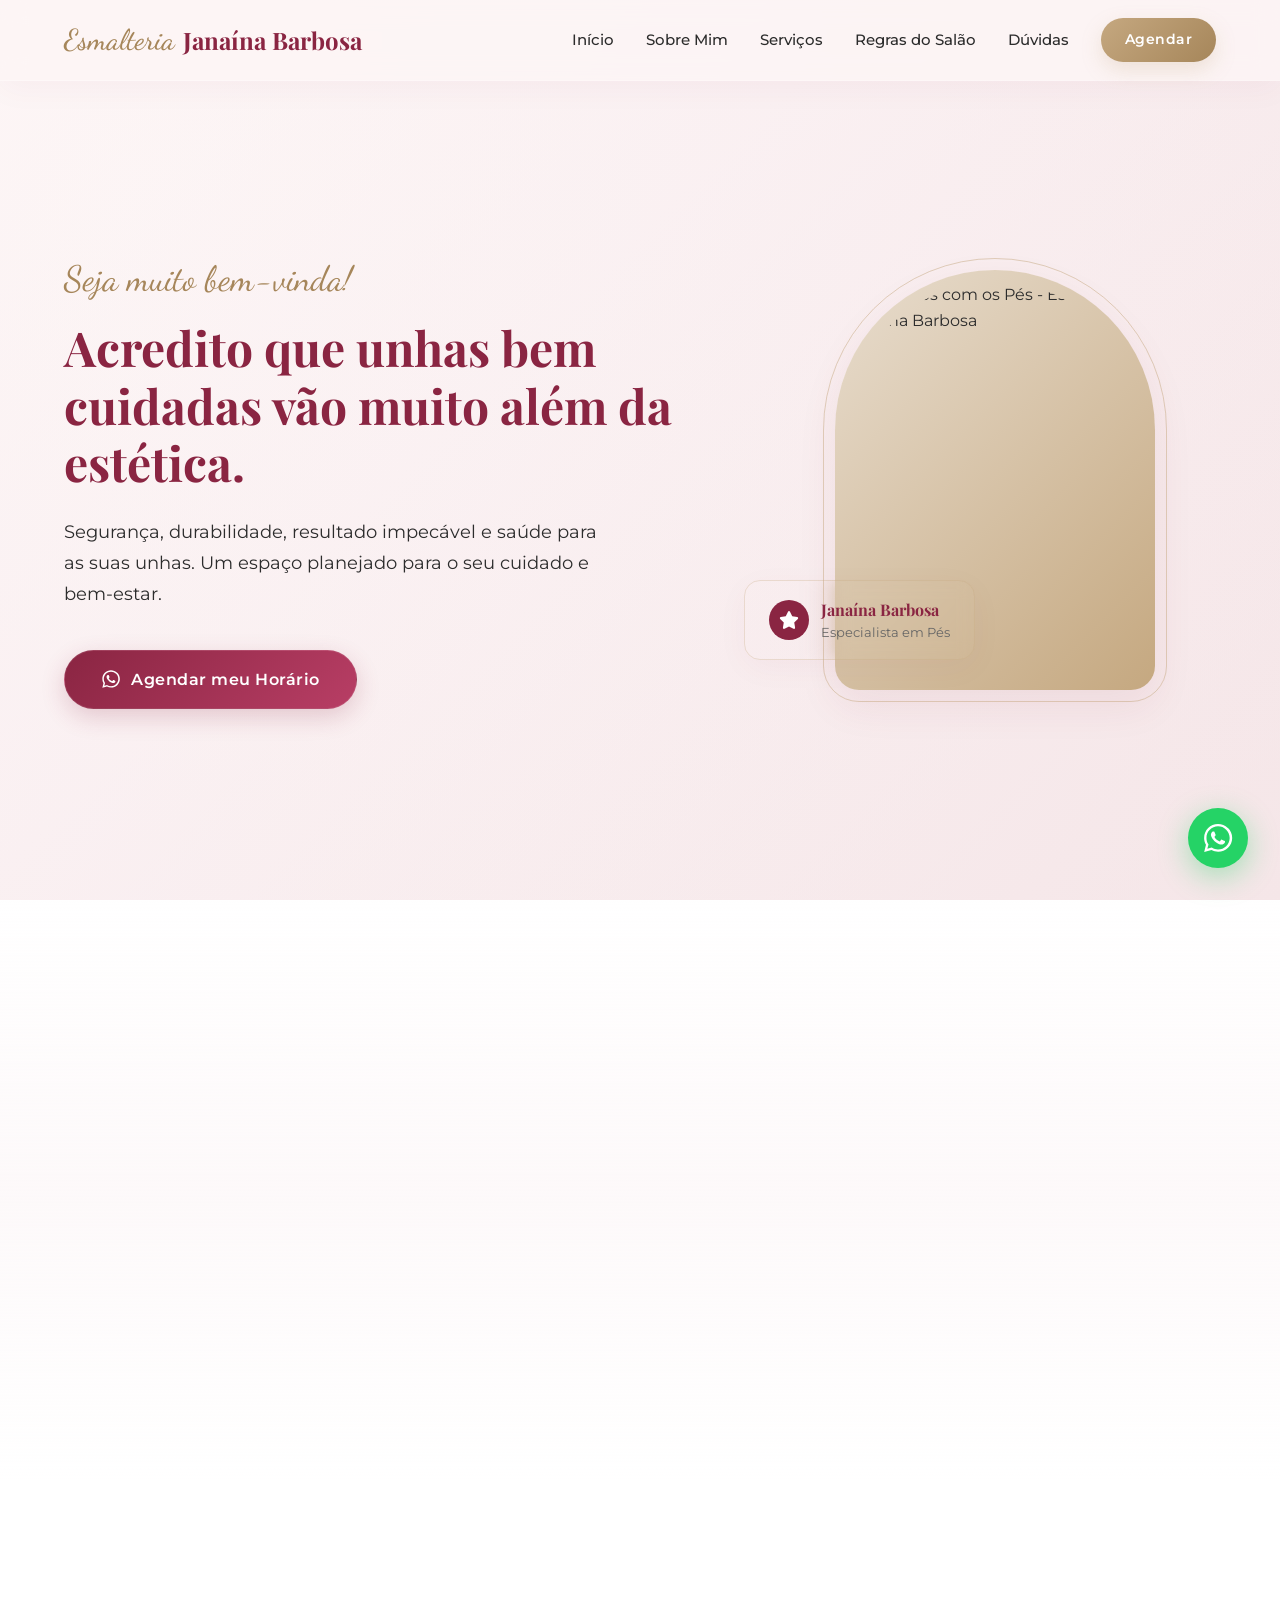
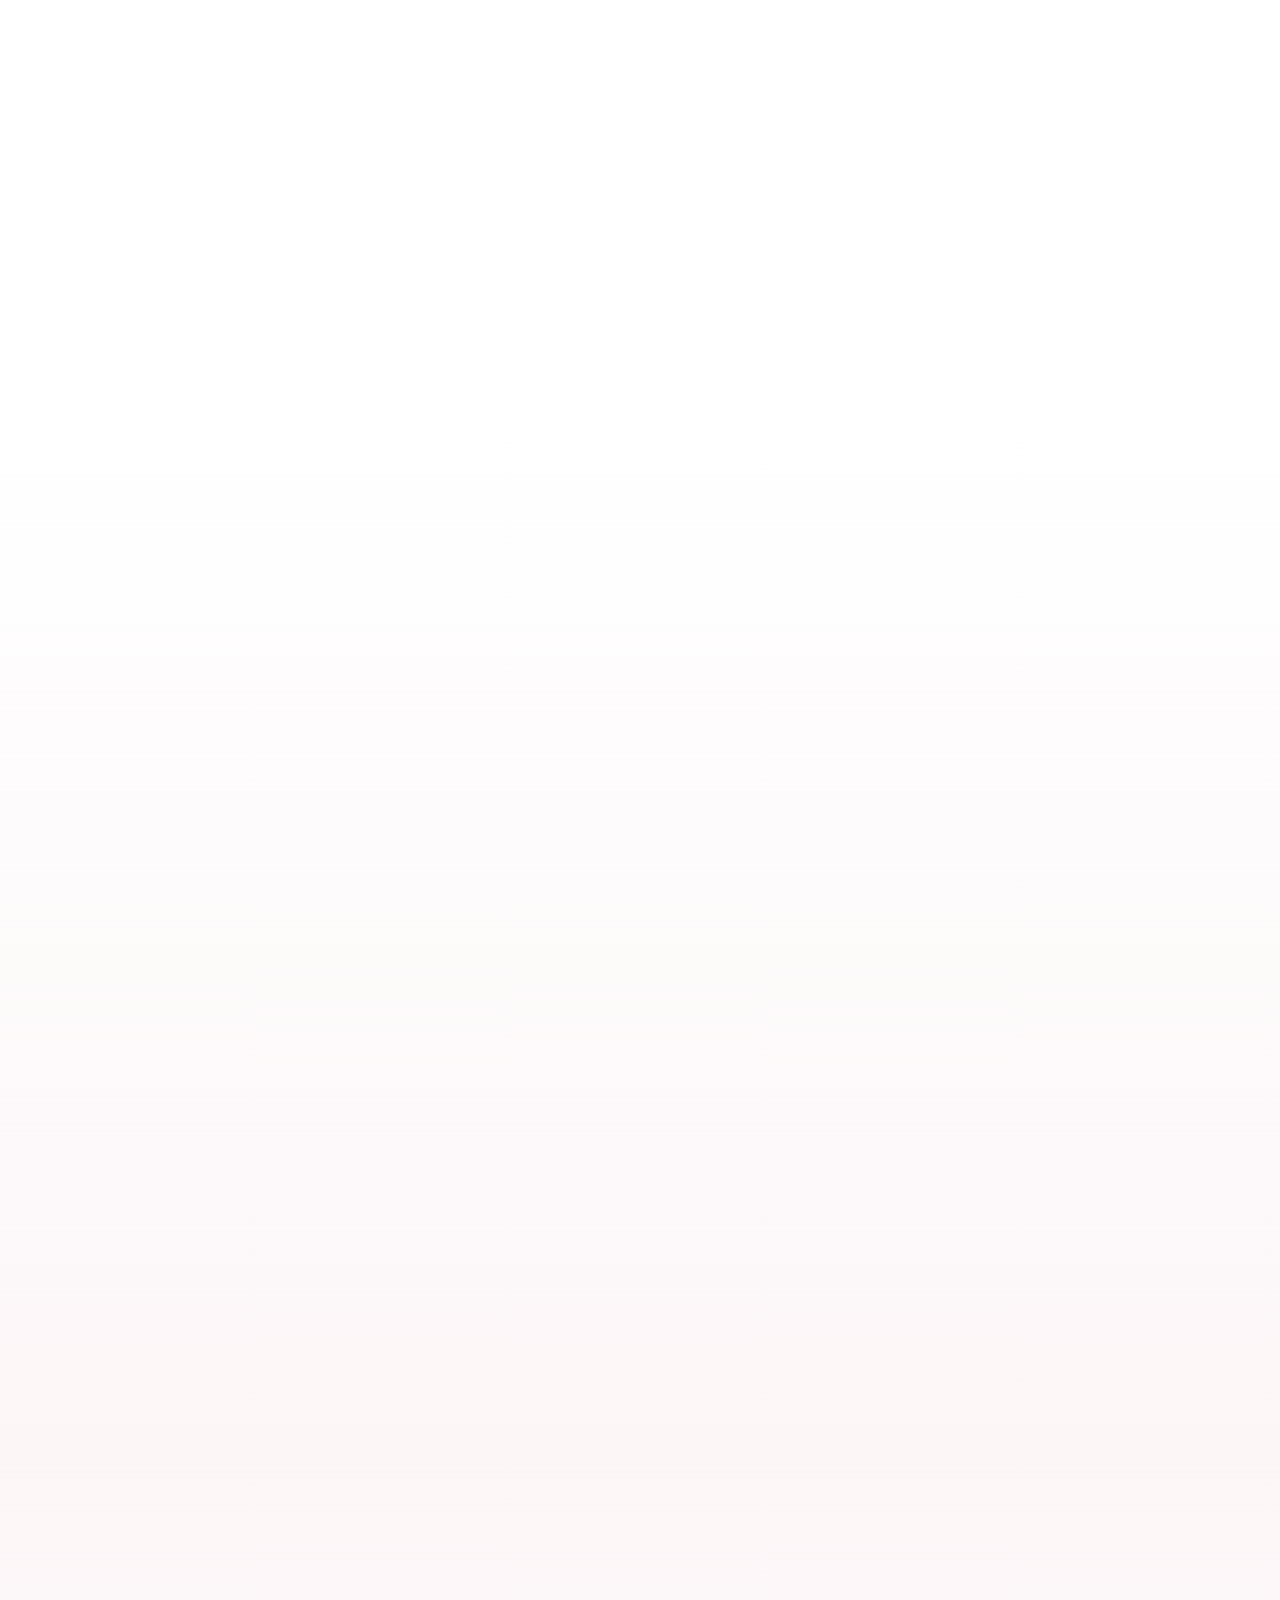
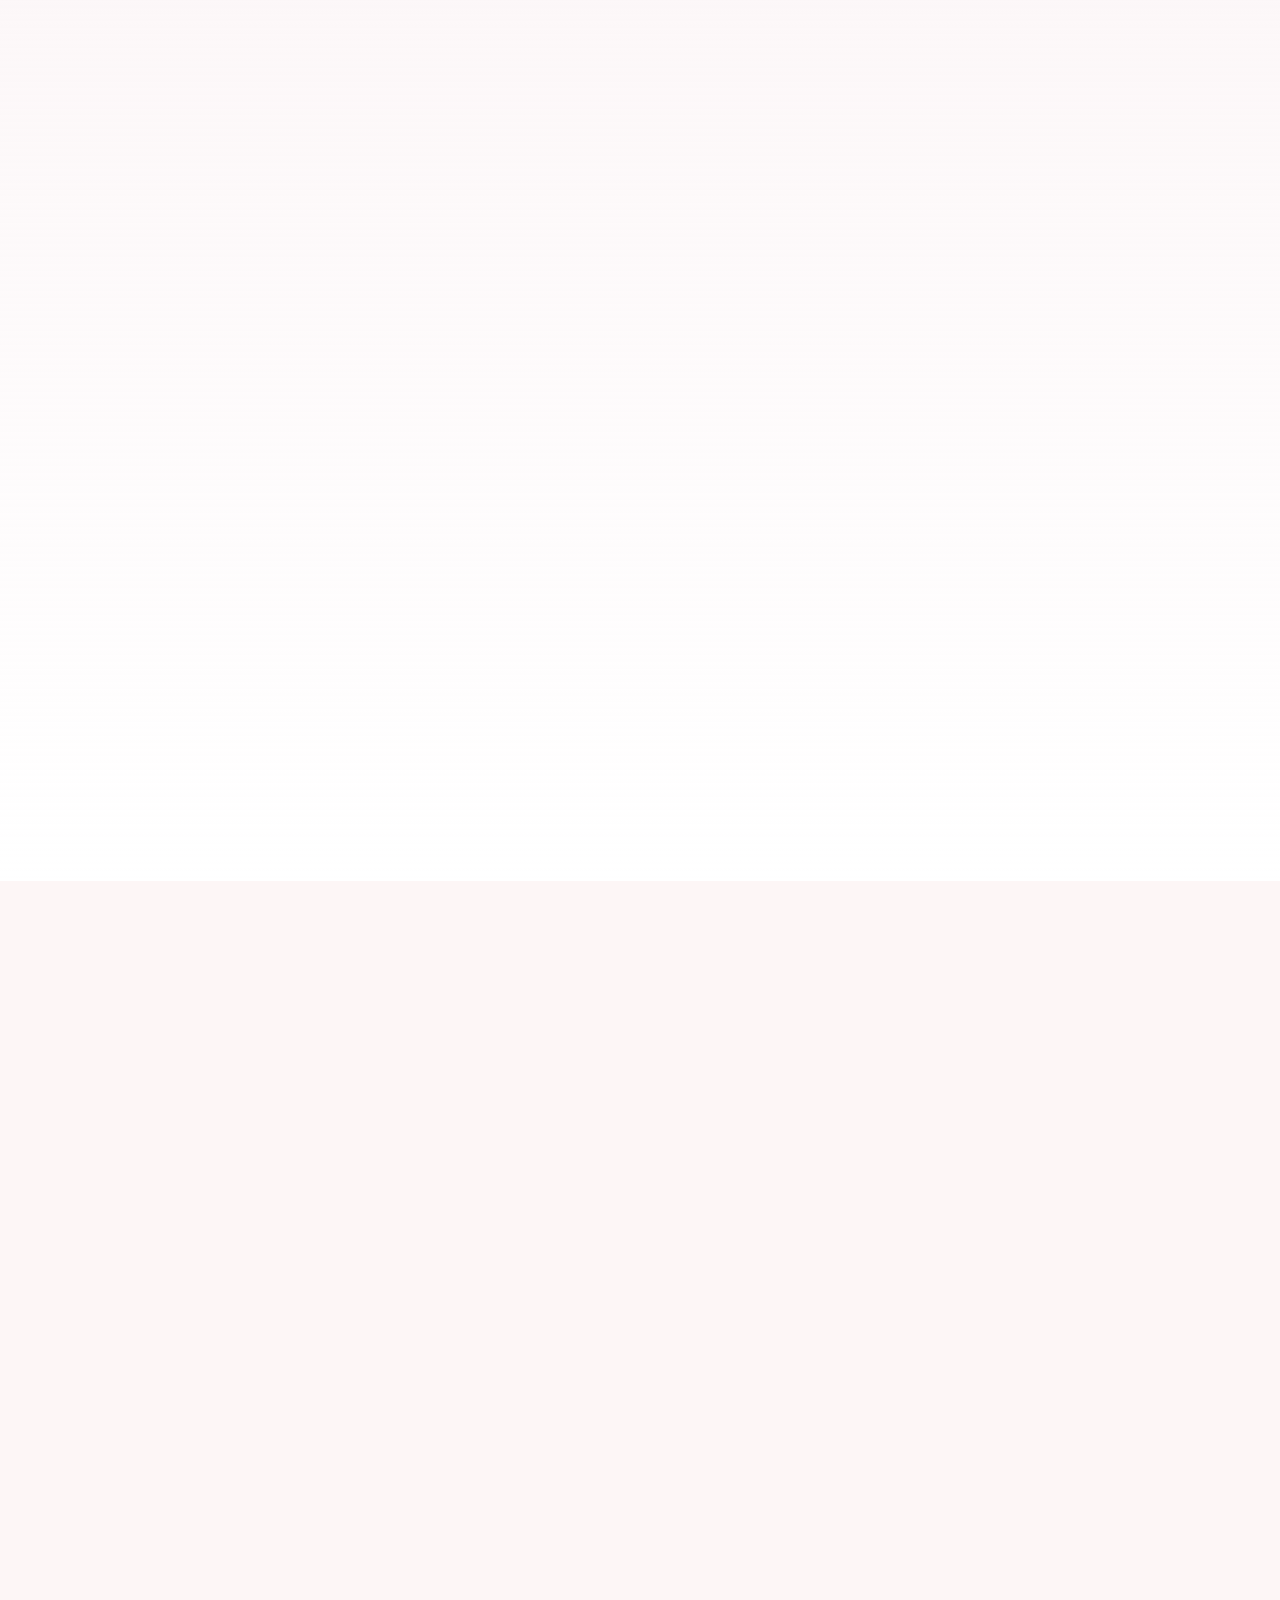
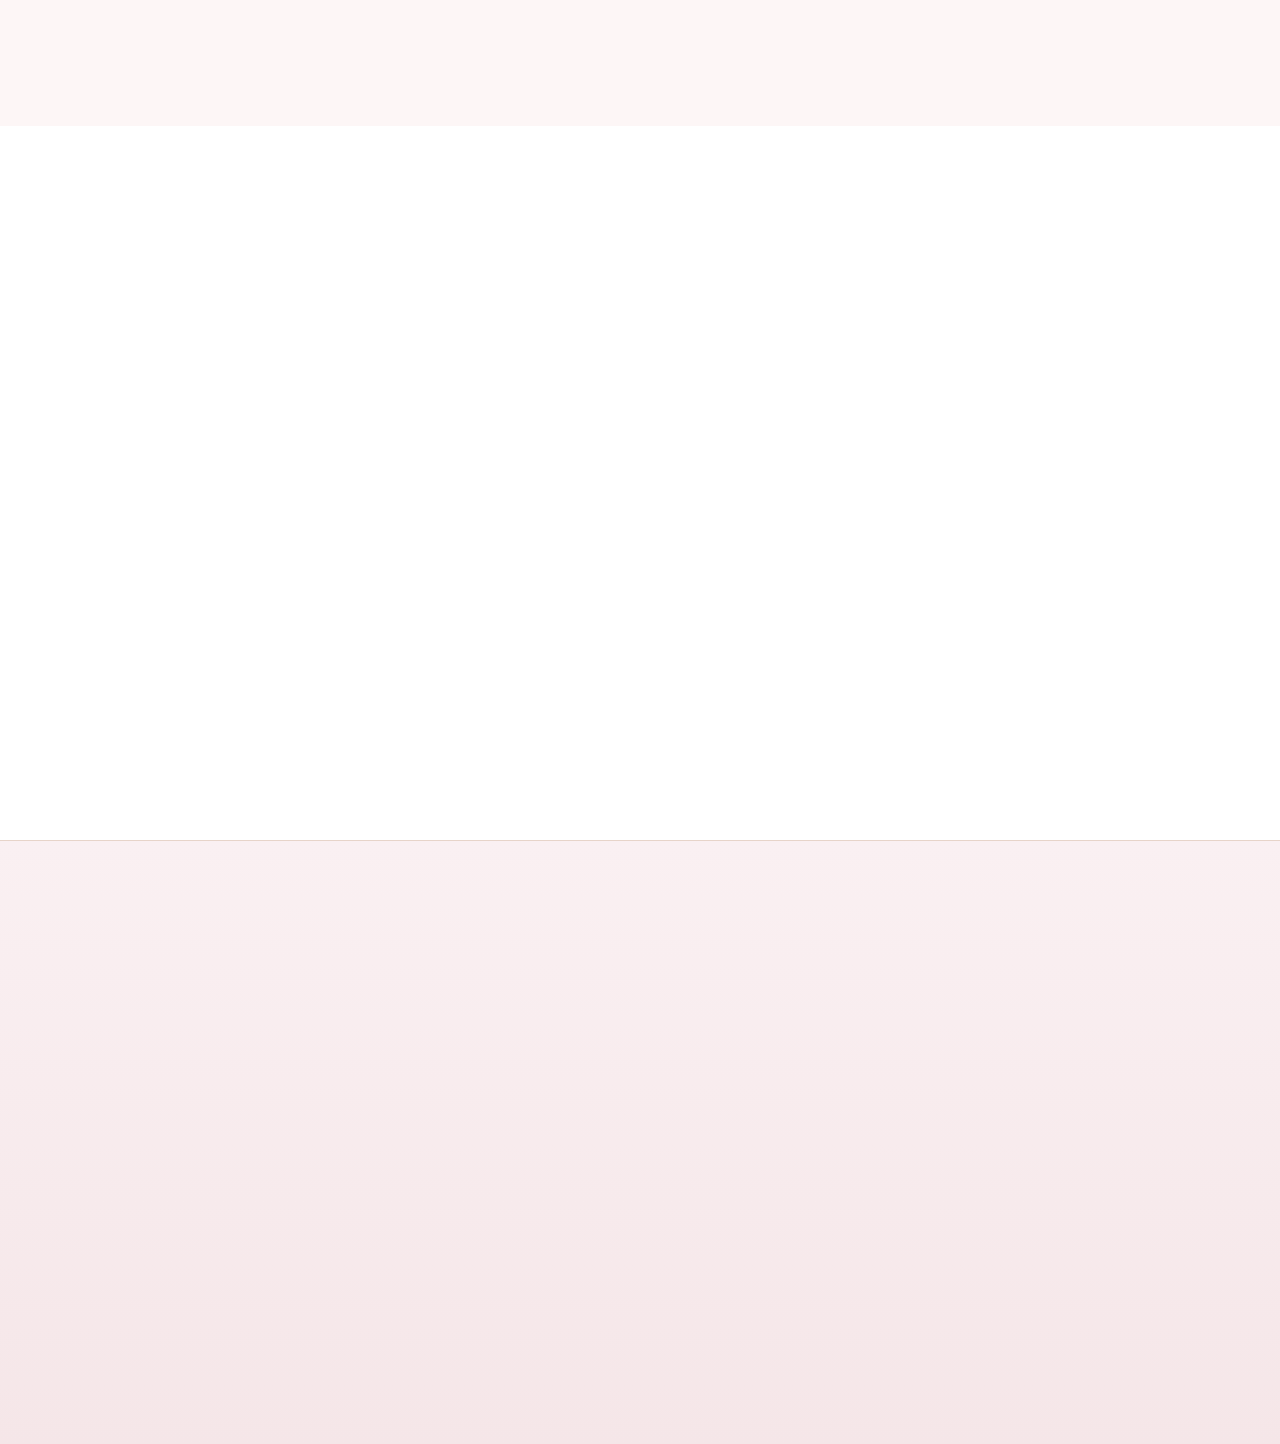
==== commit e2db8522: "Update image source in about section" ====
--- a/index.html
+++ b/index.html
@@ -58,7 +58,7 @@
         </div>
         <div class="hero-image-wrapper">
           <div class="hero-image-frame">
-            <img src="https://images.unsplash.com/photo-1596178060671-7a80dc8059ea?q=80&w=600&auto=format&fit=crop" alt="Janaína Barbosa">
+            <img src="./images/Captura de tela 2026-07-17 002843.png" alt="Cuidados com os Pés - Esmalteria Janaína Barbosa">
           </div>
           <div class="hero-badge">
             <div class="hero-badge-icon">
@@ -69,7 +69,7 @@
             </div>
             <div class="hero-badge-text">
               <h4>Janaína Barbosa</h4>
-              <p>Especialista em Nails</p>
+              <p>Especialista em Pés</p>
             </div>
           </div>
         </div>
@@ -81,7 +81,7 @@
       <div class="container about-grid reveal">
         <div class="about-image-wrapper">
           <div class="about-image-frame">
-            <img src="https://images.unsplash.com/photo-1604654894610-df63bc536371?q=80&w=600&auto=format&fit=crop" alt="Janaína em atendimento">
+            <img src="./images/Captura de tela 2026-07-17 003404.png" alt="Procedimento de Pedicure">
           </div>
           <div class="about-image-border"></div>
         </div>
@@ -164,7 +164,7 @@
           <!-- Card 1 -->
           <div class="service-card reveal delay-1">
             <div class="service-image">
-              <img src="https://images.unsplash.com/photo-1519699047748-de8e457a634e?q=80&w=500&auto=format&fit=crop" alt="Pedicure Sem Esmaltação">
+              <img src="https://encrypted-tbn0.gstatic.com/images?q=tbn:ANd9GcQfGQwTFAbRQjj60uvIUvtodmGIgBIXGA00aEQXnigacWZRewtRfnmXS8Y&s=10" alt="Pedicure Sem Esmaltação">
             </div>
             <div class="service-content">
               <h3 class="service-title">Pedicure Sem Esmaltação</h3>
@@ -179,7 +179,7 @@
           <!-- Card 2 -->
           <div class="service-card reveal delay-2">
             <div class="service-image">
-              <img src="https://images.unsplash.com/photo-1522337360788-8b13dee7a37e?q=80&w=500&auto=format&fit=crop" alt="Pedicure Tradicional Premium">
+              <img src="https://static.stealthelook.com.br/wp-content/uploads/2025/10/unhas-do-pe-decorada-poa-20251030133206.jpg" alt="Pedicure Tradicional Premium">
             </div>
             <div class="service-content">
               <h3 class="service-title">Pedicure Tradicional Premium</h3>
@@ -194,7 +194,7 @@
           <!-- Card 3 -->
           <div class="service-card reveal delay-3">
             <div class="service-image">
-              <img src="https://images.unsplash.com/photo-1614859324967-bdf461fec769?q=80&w=500&auto=format&fit=crop" alt="Pedicure com Onicofose">
+              <img src="https://www.baruel.com.br/wp-content/uploads/2026/03/relaxamento-e-bem-estar-cores-esmaltes-saude-1280301022.jpg" alt="Pedicure com Onicofose">
             </div>
             <div class="service-content">
               <h3 class="service-title">Pedicure com Onicofose</h3>
@@ -209,7 +209,7 @@
           <!-- Card 4 -->
           <div class="service-card reveal delay-1">
             <div class="service-image">
-              <img src="https://images.unsplash.com/photo-1632345031435-8797b2d58045?q=80&w=500&auto=format&fit=crop" alt="Esmaltação em Gel">
+              <img src="https://encrypted-tbn0.gstatic.com/images?q=tbn:ANd9GcSE6XClq9IBw14uC4Z6KAy7g53EKNiEYj2CuojqzjkgMK8Mbgz2ZGNFsXQ&s=10" alt="Esmaltação em Gel nos Pés">
             </div>
             <div class="service-content">
               <h3 class="service-title">Esmaltação em Gel</h3>
@@ -224,7 +224,7 @@
           <!-- Card 5 -->
           <div class="service-card reveal delay-2">
             <div class="service-image">
-              <img src="https://images.unsplash.com/photo-1519699047748-de8e457a634e?q=80&w=500&auto=format&fit=crop" alt="Plástica dos Pés">
+              <img src="https://encrypted-tbn0.gstatic.com/images?q=tbn:ANd9GcS7_odiAg0Twh_QIH1j5QRAmz22VT1BfH9ZgdRdhv4bYQ&s=10" alt="Plástica dos Pés">
             </div>
             <div class="service-content">
               <h3 class="service-title">Plástica dos Pés</h3>
@@ -239,7 +239,7 @@
           <!-- Card 6 -->
           <div class="service-card reveal delay-3">
             <div class="service-image">
-              <img src="https://images.unsplash.com/photo-1515377905703-c4788e51af15?q=80&w=500&auto=format&fit=crop" alt="Terapia Podal">
+              <img src="https://i.ytimg.com/vi/RR5N0VuxXSI/hq720.jpg?sqp=-oaymwE7CK4FEIIDSFryq4qpAy0IARUAAAAAGAElAADIQj0AgKJD8AEB-AH-CYAC0AWKAgwIABABGGUgYChVMA8=&rs=AOn4CLBC4q0KHbroN8NIduMt1H9DD7tgdg" alt="Terapia Podal">
             </div>
             <div class="service-content">
               <h3 class="service-title">Terapia Podal</h3>
@@ -254,7 +254,7 @@
           <!-- Card 7 -->
           <div class="service-card reveal delay-2">
             <div class="service-image">
-              <img src="https://images.unsplash.com/photo-1519415510236-8a59efdba3c2?q=80&w=500&auto=format&fit=crop" alt="Reconstrução Podal">
+              <img src="https://encrypted-tbn0.gstatic.com/images?q=tbn:ANd9GcSO_KlGRvyfrM8IjFBRwx3z-emGu8jorfT-_3BAWPgupGGUfBb2UAr7Di_s&s=10" alt="Reconstrução Podal">
             </div>
             <div class="service-content">
               <h3 class="service-title">Reconstrução Podal</h3>
@@ -263,7 +263,6 @@
                 <span class="service-price-label">Valor</span>
                 <span class="service-price" style="font-size:1.15rem; text-align:right;">Dedão (Hálux): R$ 25,00/un<br><span style="font-size: 1rem;">Pé Completo: a partir de R$ 60,00</span></span>
               </div>
-            </div>
           </div>
         </div>
       </div>
--- a/style.css
+++ b/style.css
@@ -8,8 +8,8 @@
   --accent-gold: #C5A880;
   --accent-gold-dark: #A6865A;
   --accent-gold-light: #E8DDCE;
-  --text-marsala: #5A1827;
-  --text-marsala-light: #7E243A;
+  --text-marsala: #8A2542;
+  --text-marsala-light: #B83E65;
   --text-dark: #2C2C2C;
   --text-muted: #666666;
   
@@ -19,10 +19,10 @@
   --font-body: 'Montserrat', sans-serif;
   
   /* Layout & Shadows */
-  --shadow-light: 0 8px 32px 0 rgba(90, 24, 39, 0.04);
-  --shadow-medium: 0 16px 40px 0 rgba(90, 24, 39, 0.08);
+  --shadow-light: 0 8px 32px 0 rgba(138, 37, 66, 0.04);
+  --shadow-medium: 0 16px 40px 0 rgba(138, 37, 66, 0.08);
   --shadow-gold: 0 8px 20px 0 rgba(197, 168, 128, 0.25);
-  --shadow-marsala: 0 8px 25px 0 rgba(90, 24, 39, 0.2);
+  --shadow-marsala: 0 8px 25px 0 rgba(138, 37, 66, 0.2);
   --border-glass: rgba(255, 255, 255, 0.4);
   --border-gold: 1px solid rgba(197, 168, 128, 0.3);
   
@@ -162,7 +162,7 @@
 
 .btn-primary:hover {
   transform: translateY(-4px);
-  box-shadow: 0 12px 30px rgba(90, 24, 39, 0.35);
+  box-shadow: 0 12px 30px rgba(138, 37, 66, 0.35);
   color: #FFFFFF !important;
 }
 
@@ -242,11 +242,12 @@
 
 .nav-links {
   display: flex;
+  align-items: center;
   gap: 32px;
   list-style: none;
 }
 
-.nav-links a {
+.nav-links a:not(.btn) {
   font-size: 0.95rem;
   font-weight: 500;
   color: var(--text-dark);
@@ -254,7 +255,7 @@
   padding: 8px 0;
 }
 
-.nav-links a::after {
+.nav-links a:not(.btn)::after {
   content: '';
   position: absolute;
   bottom: 0;
@@ -265,11 +266,11 @@
   transition: var(--transition-smooth);
 }
 
-.nav-links a:hover {
-  color: var(--text-marsala);
-}
-
-.nav-links a:hover::after {
+.nav-links a:not(.btn):hover {
+  color: var(--text-marsala);
+}
+
+.nav-links a:not(.btn):hover::after {
   width: 100%;
 }
 
@@ -577,7 +578,7 @@
   letter-spacing: 1px;
   display: inline-block;
   margin-bottom: 20px;
-  box-shadow: 0 4px 10px rgba(90, 24, 39, 0.15);
+  box-shadow: 0 4px 10px rgba(138, 37, 66, 0.15);
 }
 
 .detox-title {
@@ -746,7 +747,7 @@
   width: 48px;
   height: 48px;
   border-radius: 50%;
-  background: rgba(90, 24, 39, 0.06);
+  background: rgba(138, 37, 66, 0.06);
   color: var(--text-marsala);
   display: flex;
   align-items: center;
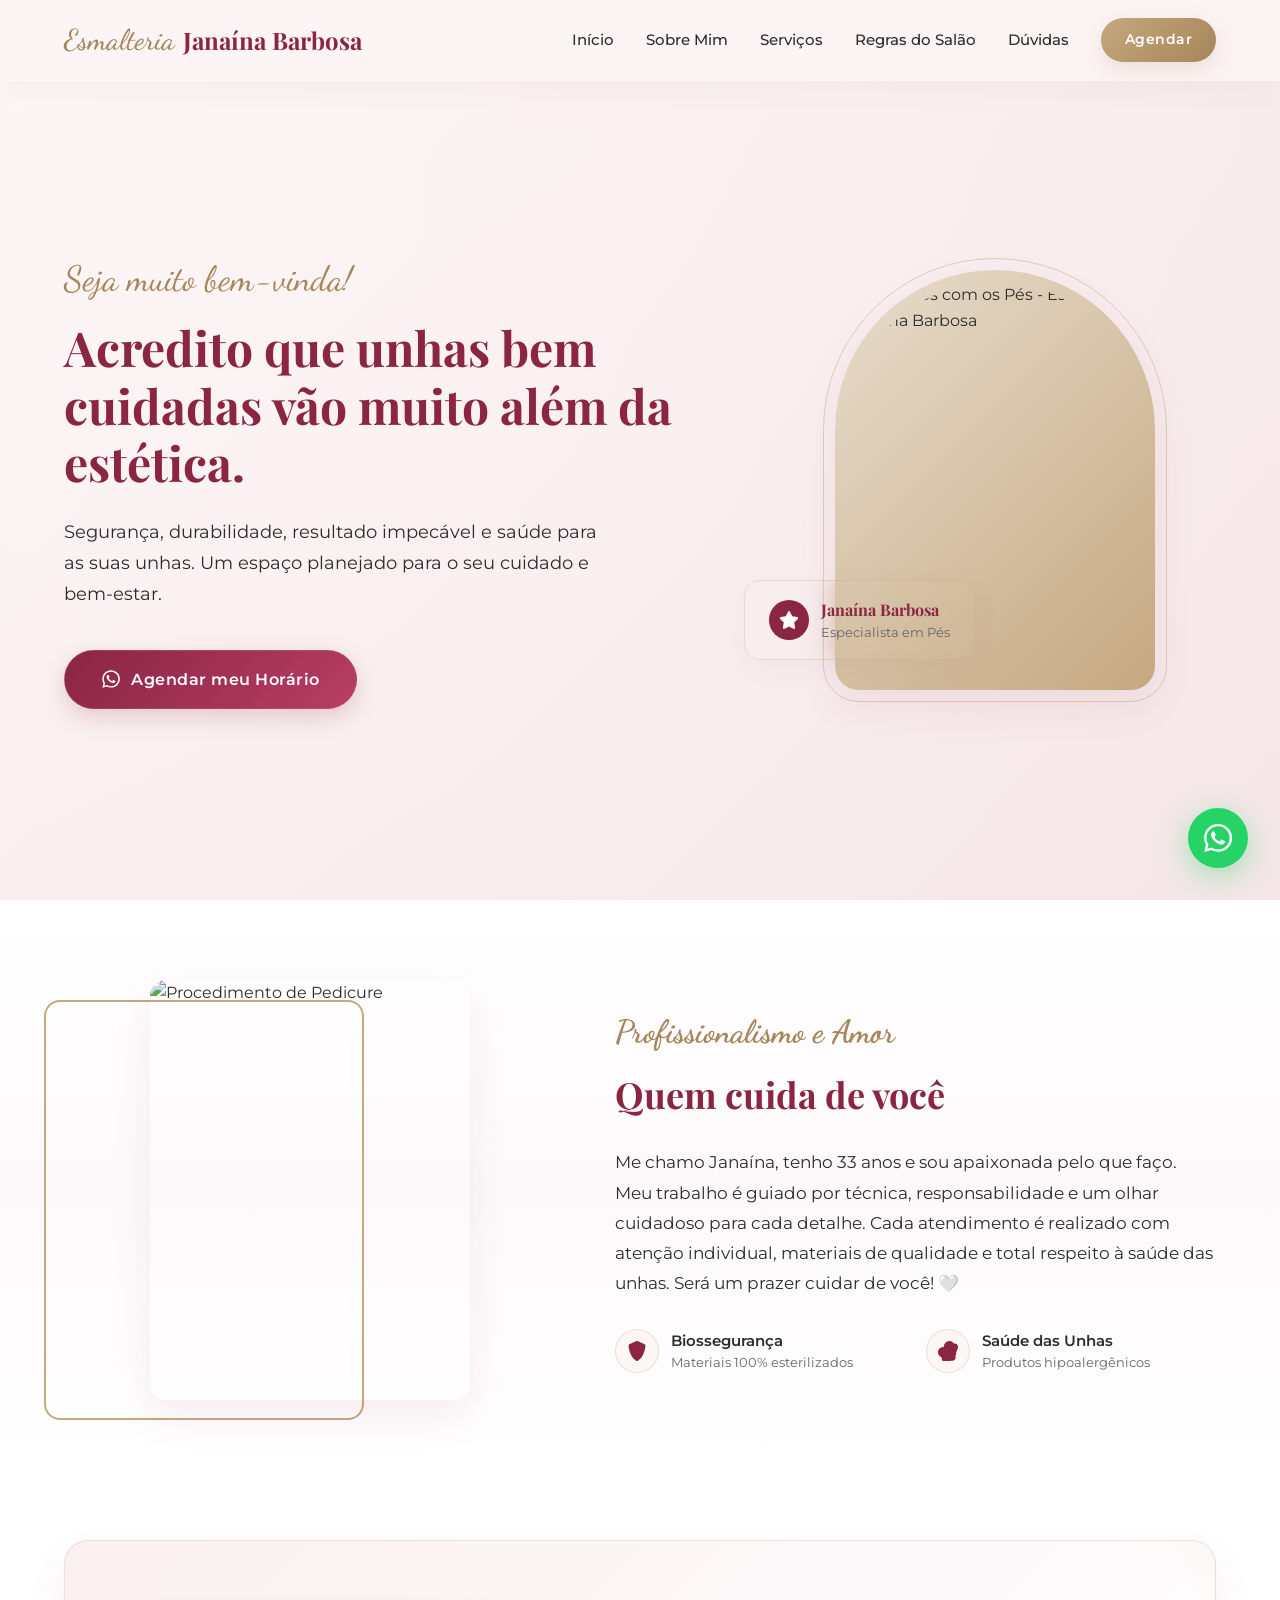
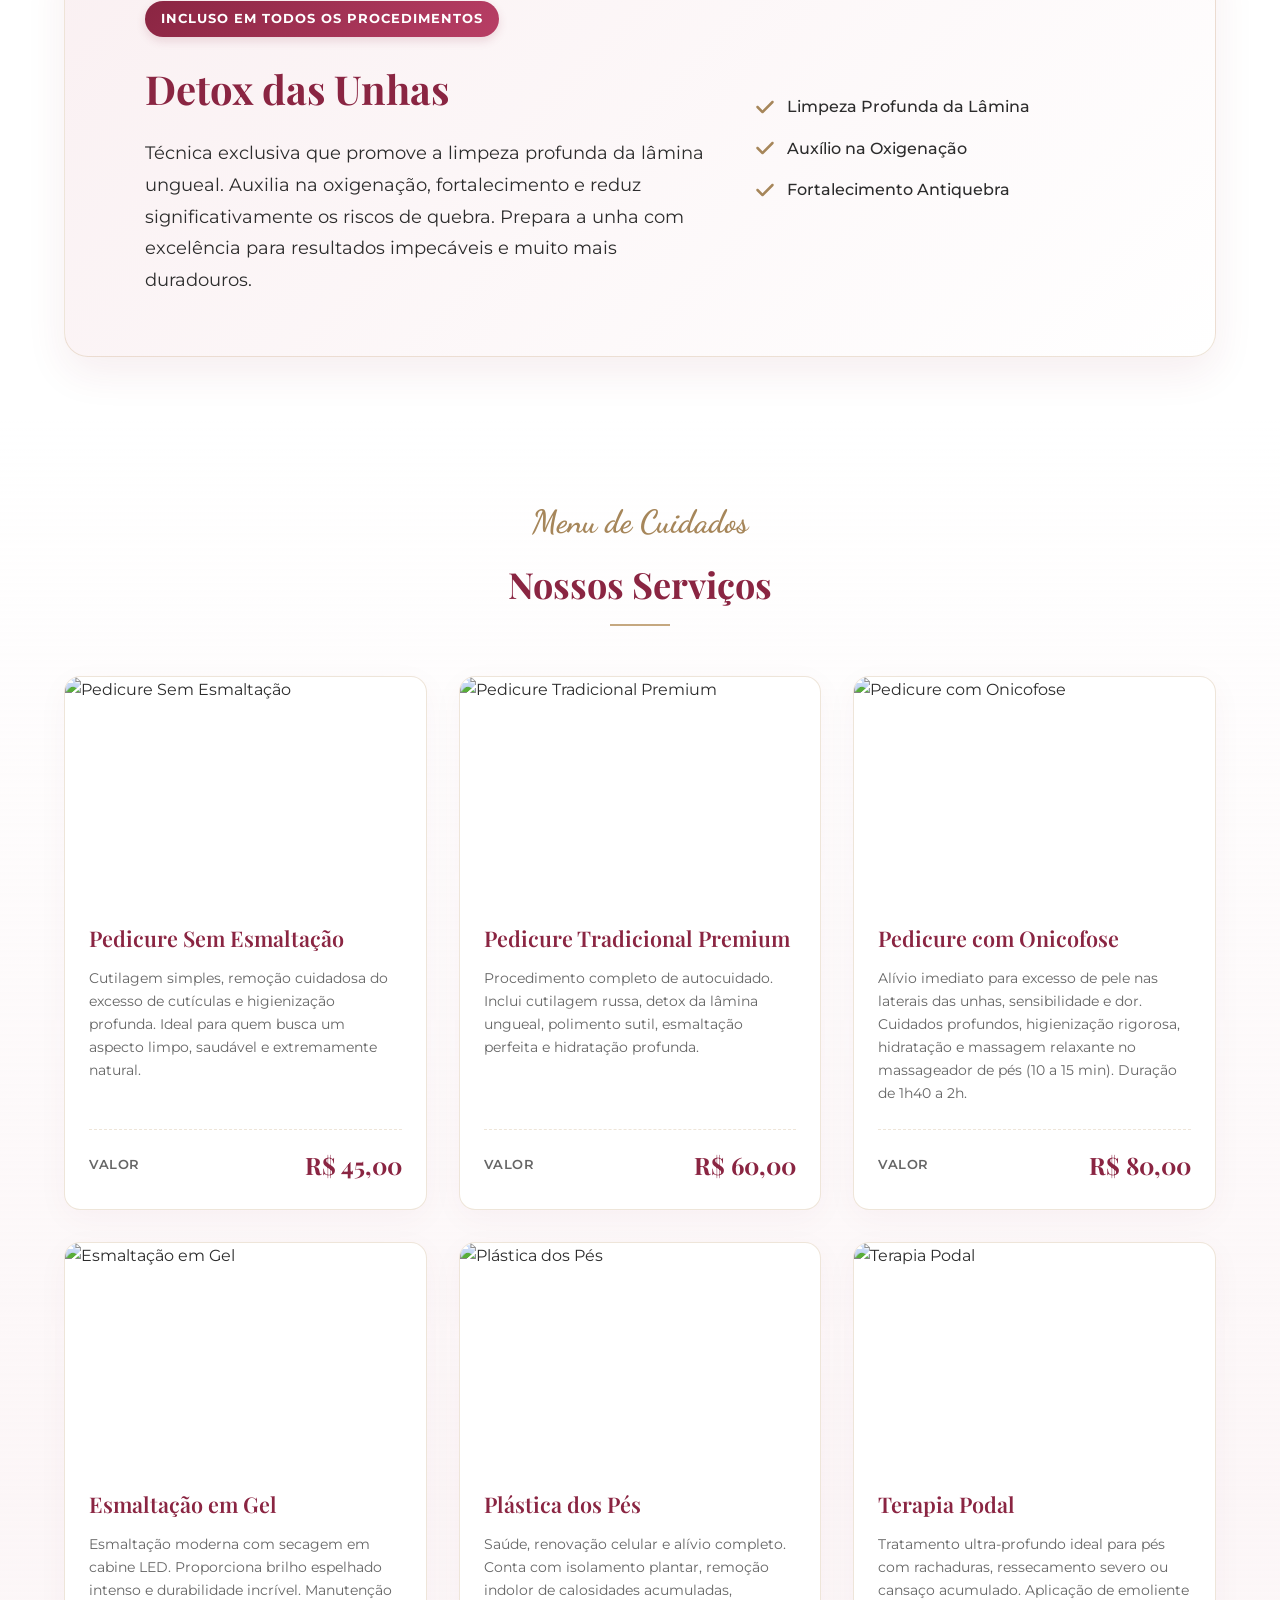
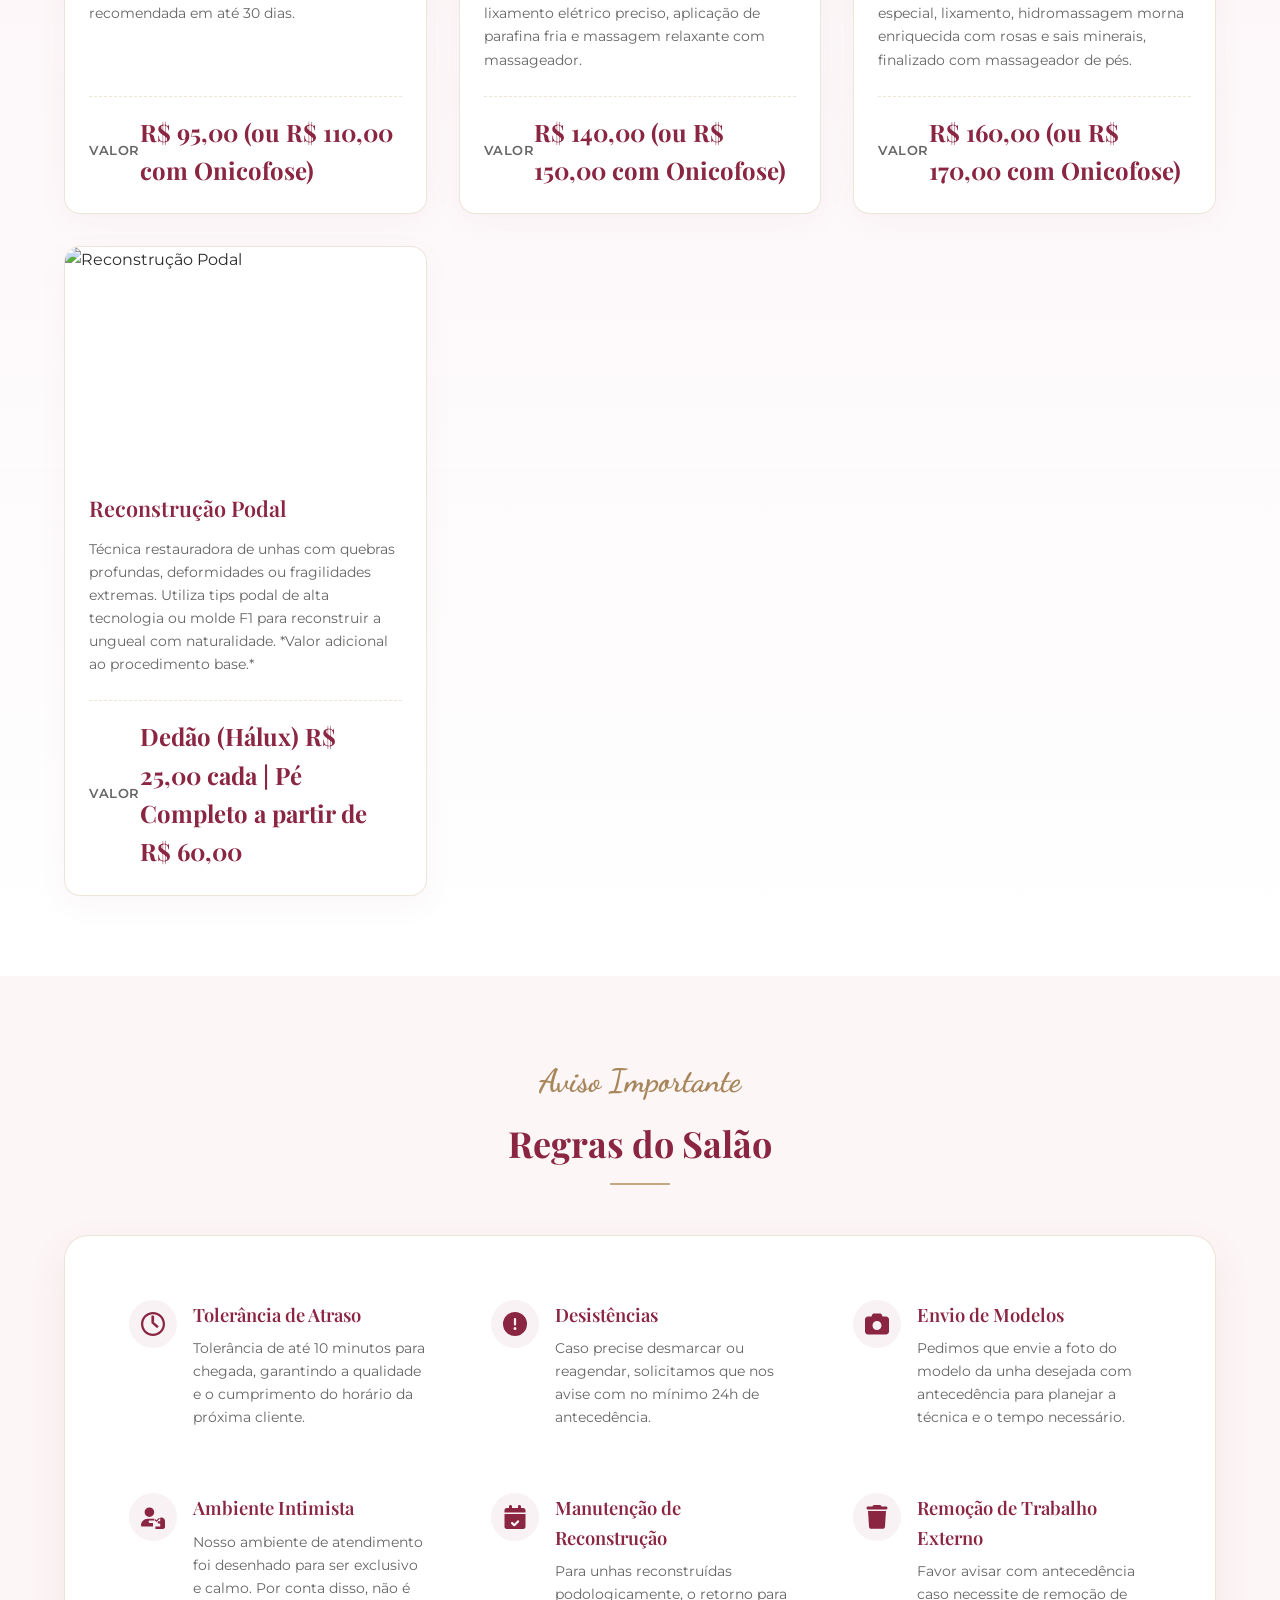
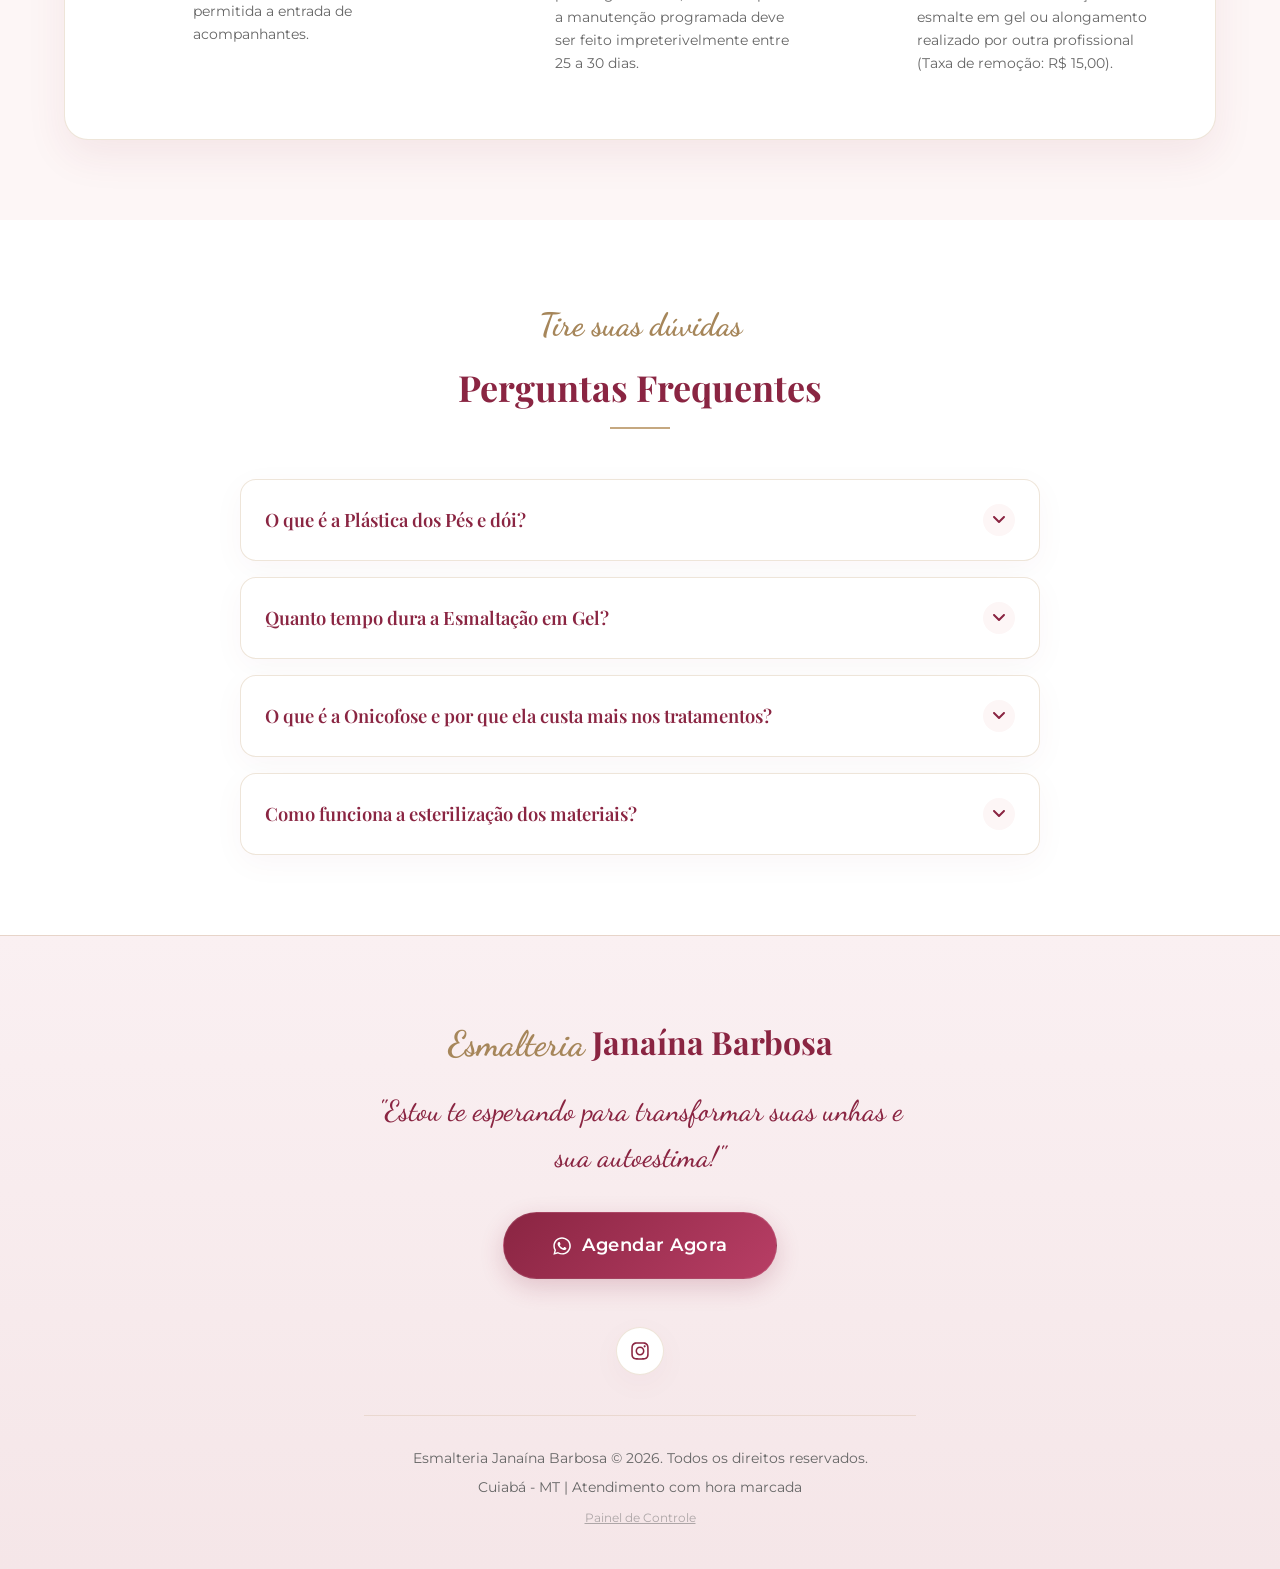
==== commit 3032de02: "Feature: Add services dashboard (localStorage-based CRUD) and link it in the footer" ====
--- a/index.html
+++ b/index.html
@@ -58,7 +58,7 @@
         </div>
         <div class="hero-image-wrapper">
           <div class="hero-image-frame">
-            <img src="./images/Captura de tela 2026-07-17 002843.png" alt="Cuidados com os Pés - Esmalteria Janaína Barbosa">
+            <img src="https://images.unsplash.com/photo-1519699047748-de8e457a634e?q=80&w=600&auto=format&fit=crop" alt="Cuidados com os Pés - Esmalteria Janaína Barbosa">
           </div>
           <div class="hero-badge">
             <div class="hero-badge-icon">
@@ -81,7 +81,7 @@
       <div class="container about-grid reveal">
         <div class="about-image-wrapper">
           <div class="about-image-frame">
-            <img src="./images/Captura de tela 2026-07-17 003404.png" alt="Procedimento de Pedicure">
+            <img src="https://images.unsplash.com/photo-1522337360788-8b13dee7a37e?q=80&w=600&auto=format&fit=crop" alt="Procedimento de Pedicure">
           </div>
           <div class="about-image-border"></div>
         </div>
@@ -160,110 +160,8 @@
           <h2 class="section-title">Nossos Serviços</h2>
         </div>
         
-        <div class="services-grid">
-          <!-- Card 1 -->
-          <div class="service-card reveal delay-1">
-            <div class="service-image">
-              <img src="https://encrypted-tbn0.gstatic.com/images?q=tbn:ANd9GcQfGQwTFAbRQjj60uvIUvtodmGIgBIXGA00aEQXnigacWZRewtRfnmXS8Y&s=10" alt="Pedicure Sem Esmaltação">
-            </div>
-            <div class="service-content">
-              <h3 class="service-title">Pedicure Sem Esmaltação</h3>
-              <p class="service-desc">Cutilagem simples, remoção cuidadosa do excesso de cutículas e higienização profunda. Ideal para quem busca um aspecto limpo, saudável e extremamente natural.</p>
-              <div class="service-price-row">
-                <span class="service-price-label">Valor</span>
-                <span class="service-price">R$ 45,00</span>
-              </div>
-            </div>
-          </div>
-          
-          <!-- Card 2 -->
-          <div class="service-card reveal delay-2">
-            <div class="service-image">
-              <img src="https://static.stealthelook.com.br/wp-content/uploads/2025/10/unhas-do-pe-decorada-poa-20251030133206.jpg" alt="Pedicure Tradicional Premium">
-            </div>
-            <div class="service-content">
-              <h3 class="service-title">Pedicure Tradicional Premium</h3>
-              <p class="service-desc">Procedimento completo de autocuidado. Inclui cutilagem russa, detox da lâmina ungueal, polimento sutil, esmaltação perfeita e hidratação profunda.</p>
-              <div class="service-price-row">
-                <span class="service-price-label">Valor</span>
-                <span class="service-price">R$ 60,00</span>
-              </div>
-            </div>
-          </div>
-          
-          <!-- Card 3 -->
-          <div class="service-card reveal delay-3">
-            <div class="service-image">
-              <img src="https://www.baruel.com.br/wp-content/uploads/2026/03/relaxamento-e-bem-estar-cores-esmaltes-saude-1280301022.jpg" alt="Pedicure com Onicofose">
-            </div>
-            <div class="service-content">
-              <h3 class="service-title">Pedicure com Onicofose</h3>
-              <p class="service-desc">Alívio imediato para excesso de pele nas laterais das unhas, sensibilidade e dor. Cuidados profundos, higienização rigorosa, hidratação e massagem relaxante no massageador de pés (10 a 15 min). Duração de 1h40 a 2h.</p>
-              <div class="service-price-row">
-                <span class="service-price-label">Valor</span>
-                <span class="service-price">R$ 80,00</span>
-              </div>
-            </div>
-          </div>
-          
-          <!-- Card 4 -->
-          <div class="service-card reveal delay-1">
-            <div class="service-image">
-              <img src="https://encrypted-tbn0.gstatic.com/images?q=tbn:ANd9GcSE6XClq9IBw14uC4Z6KAy7g53EKNiEYj2CuojqzjkgMK8Mbgz2ZGNFsXQ&s=10" alt="Esmaltação em Gel nos Pés">
-            </div>
-            <div class="service-content">
-              <h3 class="service-title">Esmaltação em Gel</h3>
-              <p class="service-desc">Esmaltação moderna com secagem em cabine LED. Proporciona brilho espelhado intenso e durabilidade incrível. Manutenção recomendada em até 30 dias.</p>
-              <div class="service-price-row">
-                <span class="service-price-label">Valor</span>
-                <span class="service-price">R$ 95,00 <span style="font-size:0.8rem; font-weight:normal; color:var(--text-muted);"><br>(ou R$ 110,00 com Onicofose)</span></span>
-              </div>
-            </div>
-          </div>
-          
-          <!-- Card 5 -->
-          <div class="service-card reveal delay-2">
-            <div class="service-image">
-              <img src="https://encrypted-tbn0.gstatic.com/images?q=tbn:ANd9GcS7_odiAg0Twh_QIH1j5QRAmz22VT1BfH9ZgdRdhv4bYQ&s=10" alt="Plástica dos Pés">
-            </div>
-            <div class="service-content">
-              <h3 class="service-title">Plástica dos Pés</h3>
-              <p class="service-desc">Saúde, renovação celular e alívio completo. Conta com isolamento plantar, remoção indolor de calosidades acumuladas, lixamento elétrico preciso, aplicação de parafina fria e massagem relaxante com massageador.</p>
-              <div class="service-price-row">
-                <span class="service-price-label">Valor</span>
-                <span class="service-price">R$ 140,00 <span style="font-size:0.8rem; font-weight:normal; color:var(--text-muted);"><br>(ou R$ 150,00 com Onicofose)</span></span>
-              </div>
-            </div>
-          </div>
-          
-          <!-- Card 6 -->
-          <div class="service-card reveal delay-3">
-            <div class="service-image">
-              <img src="https://i.ytimg.com/vi/RR5N0VuxXSI/hq720.jpg?sqp=-oaymwE7CK4FEIIDSFryq4qpAy0IARUAAAAAGAElAADIQj0AgKJD8AEB-AH-CYAC0AWKAgwIABABGGUgYChVMA8=&rs=AOn4CLBC4q0KHbroN8NIduMt1H9DD7tgdg" alt="Terapia Podal">
-            </div>
-            <div class="service-content">
-              <h3 class="service-title">Terapia Podal</h3>
-              <p class="service-desc">Tratamento ultra-profundo ideal para pés com rachaduras, ressecamento severo ou cansaço acumulado. Aplicação de emoliente especial, lixamento, hidromassagem morna enriquecida com rosas e sais minerais, finalizado com massageador de pés.</p>
-              <div class="service-price-row">
-                <span class="service-price-label">Valor</span>
-                <span class="service-price">R$ 160,00 <span style="font-size:0.8rem; font-weight:normal; color:var(--text-muted);"><br>(ou R$ 170,00 com Onicofose)</span></span>
-              </div>
-            </div>
-          </div>
-          
-          <!-- Card 7 -->
-          <div class="service-card reveal delay-2">
-            <div class="service-image">
-              <img src="https://encrypted-tbn0.gstatic.com/images?q=tbn:ANd9GcSO_KlGRvyfrM8IjFBRwx3z-emGu8jorfT-_3BAWPgupGGUfBb2UAr7Di_s&s=10" alt="Reconstrução Podal">
-            </div>
-            <div class="service-content">
-              <h3 class="service-title">Reconstrução Podal</h3>
-              <p class="service-desc">Técnica restauradora de unhas com quebras profundas, deformidades ou fragilidades extremas. Utiliza tips podal de alta tecnologia ou molde F1 para reconstruir a ungueal com naturalidade. *Valor adicional ao procedimento base.*</p>
-              <div class="service-price-row">
-                <span class="service-price-label">Valor</span>
-                <span class="service-price" style="font-size:1.15rem; text-align:right;">Dedão (Hálux): R$ 25,00/un<br><span style="font-size: 1rem;">Pé Completo: a partir de R$ 60,00</span></span>
-              </div>
-          </div>
+        <div class="services-grid" id="servicesGrid">
+          <!-- Os cards de serviços serão renderizados dinamicamente pelo JavaScript -->
         </div>
       </div>
     </section>
@@ -463,6 +361,7 @@
       <div class="footer-info">
         <p>Esmalteria Janaína Barbosa &copy; 2026. Todos os direitos reservados.</p>
         <p>Cuiabá - MT | Atendimento com hora marcada</p>
+        <p><a href="dashboard.html" style="font-size: 0.75rem; text-decoration: underline; opacity: 0.5; transition: opacity 0.3s;" onmouseover="this.style.opacity='1'" onmouseout="this.style.opacity='0.5'">Painel de Controle</a></p>
       </div>
     </div>
   </footer>
--- a/style.css
+++ b/style.css
@@ -1226,3 +1226,241 @@
     grid-template-columns: 1fr;
   }
 }
+
+/* ==========================================================================
+   Dashboard / Admin styles
+   ========================================================================== */
+.admin-page {
+  padding-top: 120px;
+  min-height: 100vh;
+  background: var(--bg-gradient);
+}
+
+.admin-header {
+  display: flex;
+  justify-content: space-between;
+  align-items: center;
+  margin-bottom: 40px;
+  border-bottom: var(--border-gold);
+  padding-bottom: 24px;
+  flex-wrap: wrap;
+  gap: 20px;
+}
+
+.admin-title {
+  font-family: var(--font-title);
+  color: var(--text-marsala);
+  font-size: 2rem;
+  font-weight: 700;
+}
+
+.admin-grid {
+  display: grid;
+  grid-template-columns: 1fr 1.5fr;
+  gap: 40px;
+  align-items: start;
+}
+
+@media (max-width: 992px) {
+  .admin-grid {
+    grid-template-columns: 1fr;
+  }
+}
+
+.admin-card {
+  background: var(--bg-card);
+  border-radius: var(--radius-md);
+  border: var(--border-gold);
+  box-shadow: var(--shadow-medium);
+  padding: 32px;
+}
+
+.admin-card-title {
+  font-family: var(--font-title);
+  color: var(--text-marsala);
+  font-size: 1.4rem;
+  margin-bottom: 24px;
+  font-weight: 600;
+  border-bottom: 1px dashed rgba(197, 168, 128, 0.3);
+  padding-bottom: 12px;
+}
+
+/* Form Styles */
+.form-group {
+  margin-bottom: 20px;
+}
+
+.form-group label {
+  display: block;
+  font-size: 0.85rem;
+  font-weight: 600;
+  color: var(--text-dark);
+  margin-bottom: 8px;
+  text-transform: uppercase;
+  letter-spacing: 0.5px;
+}
+
+.form-control {
+  width: 100%;
+  padding: 12px 16px;
+  border-radius: var(--radius-sm);
+  border: 1px solid rgba(197, 168, 128, 0.4);
+  font-family: var(--font-body);
+  font-size: 0.95rem;
+  background-color: var(--bg-soft-pink);
+  color: var(--text-dark);
+  transition: var(--transition-smooth);
+}
+
+.form-control:focus {
+  outline: none;
+  border-color: var(--accent-gold-dark);
+  background-color: #FFFFFF;
+  box-shadow: 0 0 0 4px rgba(197, 168, 128, 0.15);
+}
+
+textarea.form-control {
+  resize: vertical;
+  min-height: 100px;
+}
+
+.form-actions {
+  display: flex;
+  gap: 16px;
+  margin-top: 24px;
+}
+
+.btn-secondary {
+  background: #FFFFFF;
+  color: var(--text-marsala) !important;
+  border: 1px solid var(--accent-gold);
+  box-shadow: var(--shadow-light);
+}
+
+.btn-secondary:hover {
+  background: var(--bg-soft-pink);
+  transform: translateY(-2px);
+}
+
+.btn-danger-outline {
+  background: transparent;
+  color: #B83E65 !important;
+  border: 1px solid #B83E65;
+}
+
+.btn-danger-outline:hover {
+  background: rgba(184, 62, 101, 0.05);
+  transform: translateY(-2px);
+}
+
+/* Admin Table / List */
+.services-list {
+  display: flex;
+  flex-direction: column;
+  gap: 16px;
+}
+
+.admin-service-item {
+  display: flex;
+  align-items: center;
+  gap: 20px;
+  background: var(--bg-soft-pink);
+  border: 1px solid rgba(197, 168, 128, 0.2);
+  border-radius: var(--radius-sm);
+  padding: 16px;
+  transition: var(--transition-smooth);
+}
+
+.admin-service-item:hover {
+  border-color: var(--accent-gold);
+  background: #FFFFFF;
+  box-shadow: var(--shadow-light);
+}
+
+.admin-service-img {
+  width: 60px;
+  height: 60px;
+  border-radius: var(--radius-sm);
+  object-fit: cover;
+  border: var(--border-gold);
+}
+
+.admin-service-info {
+  flex-grow: 1;
+}
+
+.admin-service-name {
+  font-family: var(--font-title);
+  font-size: 1.1rem;
+  color: var(--text-marsala);
+  font-weight: 600;
+  margin-bottom: 4px;
+}
+
+.admin-service-price {
+  font-weight: 700;
+  color: var(--text-dark);
+  font-size: 0.95rem;
+}
+
+.admin-service-actions {
+  display: flex;
+  gap: 10px;
+}
+
+.btn-action {
+  width: 36px;
+  height: 36px;
+  border-radius: 50%;
+  display: flex;
+  align-items: center;
+  justify-content: center;
+  border: none;
+  cursor: pointer;
+  transition: var(--transition-bounce);
+}
+
+.btn-action-edit {
+  background-color: var(--accent-gold-light);
+  color: var(--text-marsala);
+}
+
+.btn-action-edit:hover {
+  background-color: var(--accent-gold);
+  color: #FFFFFF;
+  transform: scale(1.1);
+}
+
+.btn-action-delete {
+  background-color: rgba(184, 62, 101, 0.1);
+  color: #B83E65;
+}
+
+.btn-action-delete:hover {
+  background-color: #B83E65;
+  color: #FFFFFF;
+  transform: scale(1.1);
+}
+
+.btn-action svg {
+  width: 18px;
+  height: 18px;
+  fill: currentColor;
+}
+
+/* Notifications */
+.alert {
+  padding: 12px 20px;
+  border-radius: var(--radius-sm);
+  margin-bottom: 24px;
+  font-weight: 500;
+  font-size: 0.9rem;
+  display: none;
+  animation: fadeInDown 0.4s ease;
+}
+
+.alert-success {
+  background-color: rgba(37, 211, 102, 0.1);
+  color: #20BA5A;
+  border: 1px solid rgba(37, 211, 102, 0.2);
+}
